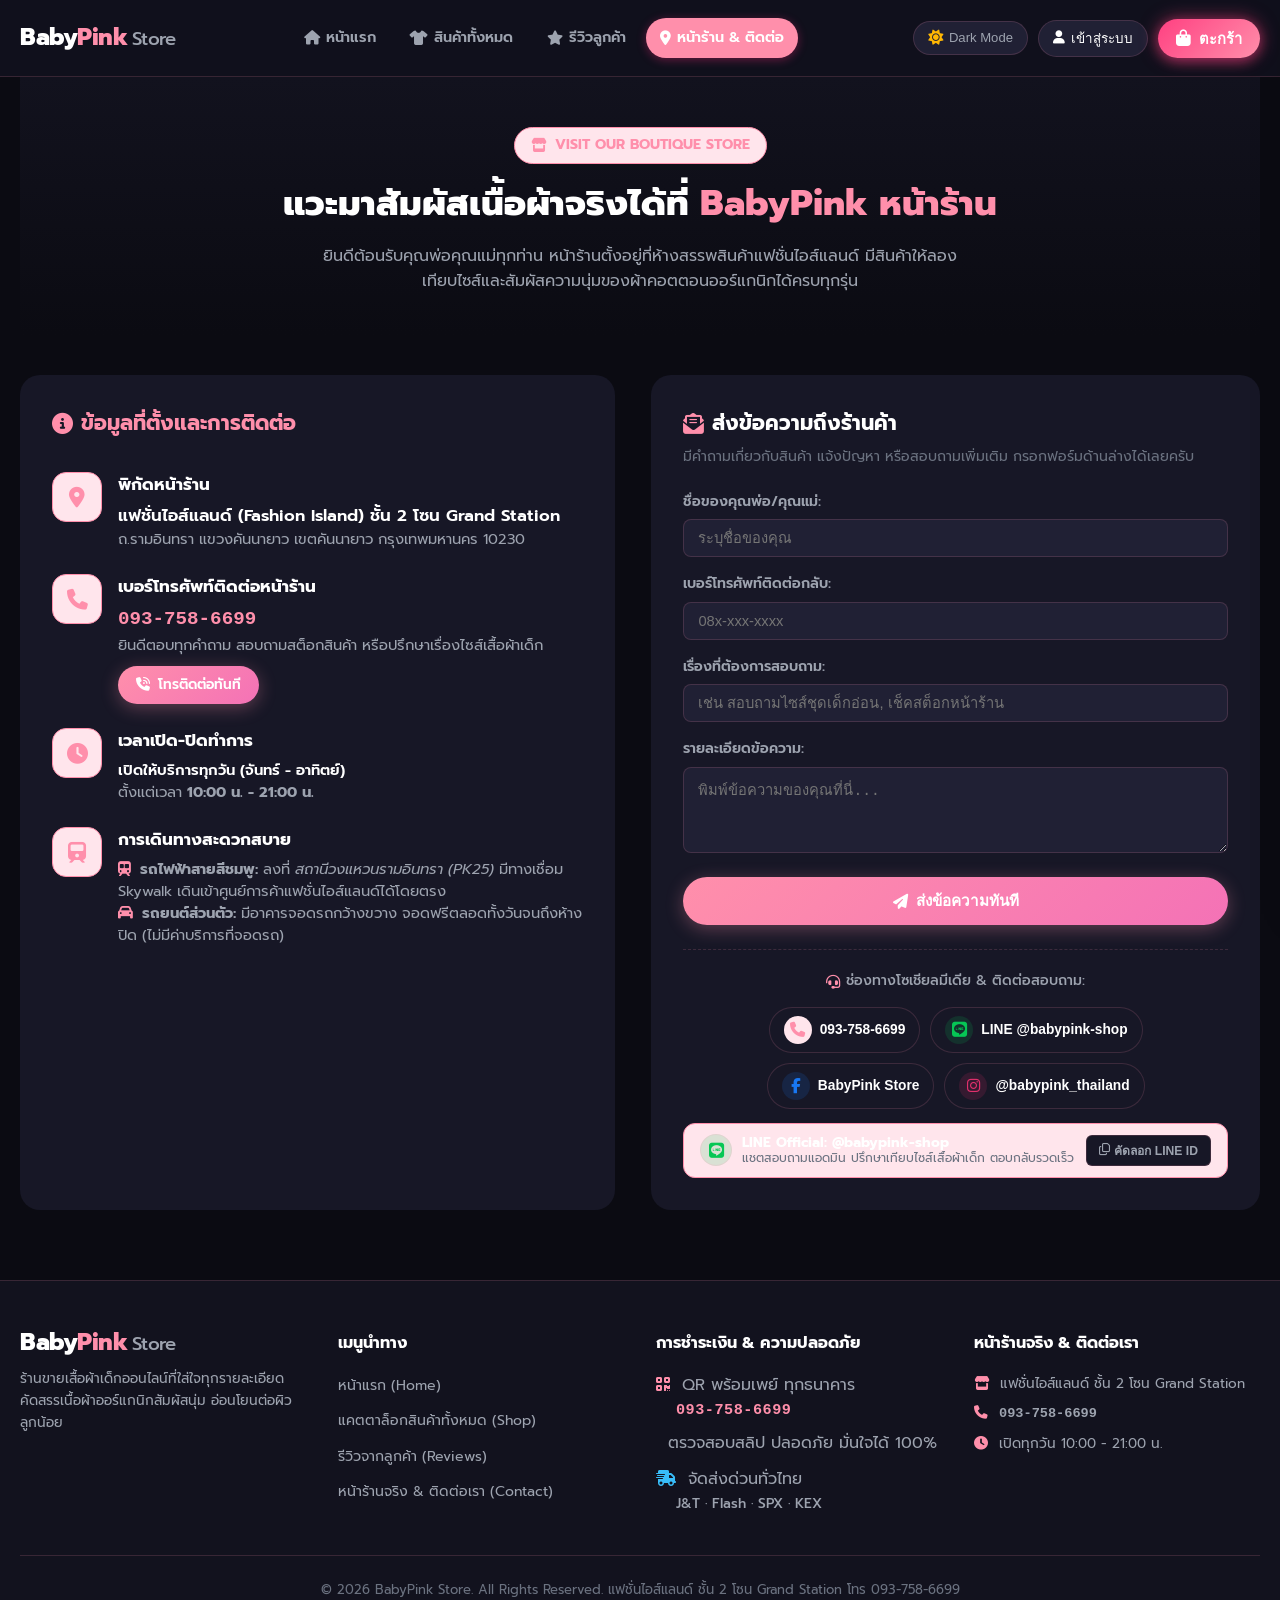
==== contact.html @ 35e981f2 "Update brand logo to clean BabyPink Store typography, remove AI emojis, and add interactive social m" ====
<!DOCTYPE html>
<html lang="th" data-theme="dark">
<head>
  <meta charset="UTF-8" />
  <meta name="viewport" content="width=device-width, initial-scale=1.0" />
  <title>หน้าร้านจริง & ติดต่อเรา | แฟชั่นไอส์แลนด์ ชั้น 2 โซน Grand Station - BabyPink</title>
  <meta name="description" content="แวะชมและสัมผัสเนื้อผ้าจริงได้ที่หน้าร้าน BabyPink แฟชั่นไอส์แลนด์ ชั้น 2 โซน Grand Station โทร 093-758-6699" />

  <!-- Google Fonts: Prompt & Inter -->
  <link rel="preconnect" href="https://fonts.googleapis.com" />
  <link rel="preconnect" href="https://fonts.gstatic.com" crossorigin />
  <link href="https://fonts.googleapis.com/css2?family=Prompt:ital,wght@0,300;0,400;0,500;0,600;0,700;0,800;1,400&display=swap" rel="stylesheet" />

  <!-- FontAwesome 6 Icons -->
  <link rel="stylesheet" href="https://cdnjs.cloudflare.com/ajax/libs/font-awesome/6.5.1/css/all.min.css" />

  <!-- Supabase JS Client CDN -->
  <script src="https://cdn.jsdelivr.net/npm/@supabase/supabase-js@2"></script>

  <!-- Main Stylesheet -->
  <link rel="stylesheet" href="style.css" />
</head>
<body>

  <!-- =========================================================================
       Site Header
       ========================================================================= -->
  <header class="site-header">
    <div class="container header-inner">
      <!-- Brand Logo -->
      <a href="index.html" class="brand-logo">
        <span class="brand-name">Baby<span class="brand-pink">Pink</span> <span class="brand-store">Store</span></span>
      </a>

      <!-- Main Navigation -->
      <nav class="main-nav">
        <a href="index.html" class="nav-link"><i class="fa-solid fa-house"></i> หน้าแรก</a>
        <a href="shop.html" class="nav-link"><i class="fa-solid fa-shirt"></i> สินค้าทั้งหมด</a>
        <a href="feedback.html" class="nav-link"><i class="fa-solid fa-star"></i> รีวิวลูกค้า</a>
        <a href="contact.html" class="nav-link active"><i class="fa-solid fa-location-dot"></i> หน้าร้าน & ติดต่อ</a>
      </nav>

      <!-- Actions (Theme Toggle, Auth, Cart) -->
      <div class="header-actions">
        <!-- Dark / Light Theme Toggle Switch (Compact) -->
        <button class="theme-toggle-btn" onclick="toggleTheme()" title="สลับ Dark / Light Mode" aria-label="สลับธีม">
          <i class="fa-solid fa-sun icon-sun" style="color: #ffb703;"></i>
          <i class="fa-solid fa-moon icon-moon" style="color: var(--pink-primary);"></i>
          <span class="theme-label-text" id="themeLabel">Dark</span>
        </button>

        <!-- User Profile / Login -->
        <button class="user-btn" onclick="openAuthModal()" id="userBtn" title="เข้าสู่ระบบสมาชิก">
          <img id="userAvatar" class="user-avatar" src="" alt="Avatar" style="display: none;" />
          <i class="fa-solid fa-user" id="userIcon"></i>
          <span class="user-btn-text" id="userText">เข้าสู่ระบบ</span>
        </button>

        <!-- PROMINENT CART BUTTON (ปุ่มตะกร้าสีชมพูนีออน เด่นสะดุดตา สั่งซื้อง่าย) -->
        <button class="header-cart-btn" onclick="toggleCartDrawer(true)" title="เปิดตะกร้าสินค้า" id="mainCartBtn">
          <i class="fa-solid fa-bag-shopping cart-icon"></i>
          <span class="cart-btn-title">ตะกร้า</span>
          <span class="cart-badge" id="cartBadge" style="display: none;">0</span>
        </button>
      </div>
    </div>

    <!-- Mobile Sub Navigation Bar -->
    <div class="mobile-nav-bar">
      <a href="index.html" class="nav-link"><i class="fa-solid fa-house"></i> หน้าแรก</a>
      <a href="shop.html" class="nav-link"><i class="fa-solid fa-shirt"></i> สินค้าทั้งหมด</a>
      <a href="feedback.html" class="nav-link"><i class="fa-solid fa-star"></i> รีวิวลูกค้า</a>
      <a href="contact.html" class="nav-link active"><i class="fa-solid fa-location-dot"></i> หน้าร้าน & ติดต่อ</a>
    </div>
  </header>

  <!-- =========================================================================
       Contact Main Content
       ========================================================================= -->
  <main class="container">

    <!-- Contact Hero -->
    <section class="contact-hero">
      <div class="section-header-badge">
        <i class="fa-solid fa-store"></i> VISIT OUR BOUTIQUE STORE
      </div>
      <h2 style="font-size: 2.2rem; font-weight: 800; margin-bottom: 12px;">
        แวะมาสัมผัสเนื้อผ้าจริงได้ที่ <span style="color: var(--pink-primary);">BabyPink หน้าร้าน</span>
      </h2>
      <p style="color: var(--text-secondary); max-width: 650px; margin: 0 auto; font-size: 1rem;">
        ยินดีต้อนรับคุณพ่อคุณแม่ทุกท่าน หน้าร้านตั้งอยู่ที่ห้างสรรพสินค้าแฟชั่นไอส์แลนด์ มีสินค้าให้ลองเทียบไซส์และสัมผัสความนุ่มของผ้าคอตตอนออร์แกนิกได้ครบทุกรุ่น
      </p>
    </section>

    <!-- Contact Grid Details -->
    <div class="contact-grid">
      <!-- Left: Store Location & Info Cards -->
      <div class="contact-info-card">
        <h3 style="font-size: 1.3rem; margin-bottom: 8px; color: var(--pink-primary); display: flex; align-items: center; gap: 8px;">
          <i class="fa-solid fa-circle-info"></i> ข้อมูลที่ตั้งและการติดต่อ
        </h3>

        <!-- Location Item -->
        <div class="info-item">
          <div class="info-icon-box">
            <i class="fa-solid fa-location-dot"></i>
          </div>
          <div class="info-content">
            <h4>พิกัดหน้าร้าน</h4>
            <p style="font-weight: 600; color: var(--text-primary); font-size: 1.05rem;">
              แฟชั่นไอส์แลนด์ (Fashion Island) ชั้น 2 โซน Grand Station
            </p>
            <p>ถ.รามอินทรา แขวงคันนายาว เขตคันนายาว กรุงเทพมหานคร 10230</p>
          </div>
        </div>

        <!-- Phone Item -->
        <div class="info-item">
          <div class="info-icon-box">
            <i class="fa-solid fa-phone"></i>
          </div>
          <div class="info-content">
            <h4>เบอร์โทรศัพท์ติดต่อหน้าร้าน</h4>
            <p style="font-size: 1.2rem; font-weight: 700; color: var(--pink-primary); font-family: monospace;">
              093-758-6699
            </p>
            <p>ยินดีตอบทุกคำถาม สอบถามสต็อกสินค้า หรือปรึกษาเรื่องไซส์เสื้อผ้าเด็ก</p>
            <a href="tel:0937586699" class="btn-primary" style="margin-top: 10px; width: fit-content; padding: 8px 18px; font-size: 0.85rem;">
              <i class="fa-solid fa-phone-volume"></i> โทรติดต่อทันที
            </a>
          </div>
        </div>

        <!-- Hours Item -->
        <div class="info-item">
          <div class="info-icon-box">
            <i class="fa-solid fa-clock"></i>
          </div>
          <div class="info-content">
            <h4>เวลาเปิด-ปิดทำการ</h4>
            <p style="color: var(--text-primary); font-weight: 600;">
              เปิดให้บริการทุกวัน (จันทร์ - อาทิตย์)
            </p>
            <p>ตั้งแต่เวลา <strong>10:00 น. - 21:00 น.</strong></p>
          </div>
        </div>

        <!-- Transportation Item -->
        <div class="info-item">
          <div class="info-icon-box">
            <i class="fa-solid fa-train"></i>
          </div>
          <div class="info-content">
            <h4>การเดินทางสะดวกสบาย</h4>
            <p>
              <i class="fa-solid fa-train-subway" style="color: var(--pink-primary); margin-right: 4px;"></i> <strong>รถไฟฟ้าสายสีชมพู:</strong> ลงที่ <em>สถานีวงแหวนรามอินทรา (PK25)</em> มีทางเชื่อม Skywalk เดินเข้าศูนย์การค้าแฟชั่นไอส์แลนด์ได้โดยตรง<br/>
              <i class="fa-solid fa-car" style="color: var(--pink-primary); margin-right: 4px;"></i> <strong>รถยนต์ส่วนตัว:</strong> มีอาคารจอดรถกว้างขวาง จอดฟรีตลอดทั้งวันจนถึงห้างปิด (ไม่มีค่าบริการที่จอดรถ)
            </p>
          </div>
        </div>
      </div>

      <!-- Right: Direct Message Form & Social Channels -->
      <div class="contact-form-card">
        <h3 style="font-size: 1.3rem; margin-bottom: 6px; color: var(--text-primary); display: flex; align-items: center; gap: 8px;">
          <i class="fa-solid fa-envelope-open-text" style="color: var(--pink-primary);"></i> ส่งข้อความถึงร้านค้า
        </h3>
        <p style="font-size: 0.88rem; color: var(--text-muted); margin-bottom: 22px;">
          มีคำถามเกี่ยวกับสินค้า แจ้งปัญหา หรือสอบถามเพิ่มเติม กรอกฟอร์มด้านล่างได้เลยครับ
        </p>

        <form id="contactForm" onsubmit="handleContactFormSubmit(event)">
          <div class="form-group">
            <label for="contactName">ชื่อของคุณพ่อ/คุณแม่:</label>
            <input type="text" id="contactName" required placeholder="ระบุชื่อของคุณ" />
          </div>

          <div class="form-group">
            <label for="contactPhone">เบอร์โทรศัพท์ติดต่อกลับ:</label>
            <input type="tel" id="contactPhone" required placeholder="08x-xxx-xxxx" />
          </div>

          <div class="form-group">
            <label for="contactTopic">เรื่องที่ต้องการสอบถาม:</label>
            <input type="text" id="contactTopic" placeholder="เช่น สอบถามไซส์ชุดเด็กอ่อน, เช็คสต็อกหน้าร้าน" />
          </div>

          <div class="form-group">
            <label for="contactMsg">รายละเอียดข้อความ:</label>
            <textarea id="contactMsg" rows="4" required placeholder="พิมพ์ข้อความของคุณที่นี่..."></textarea>
          </div>

          <button type="submit" class="btn-primary" style="width: 100%; justify-content: center; padding: 12px;">
            <i class="fa-solid fa-paper-plane"></i> ส่งข้อความทันที
          </button>
        </form>

        <!-- Social Channels with Interactive Hover Preview -->
        <div class="social-channels-container">
          <p class="social-channels-header">
            <i class="fa-solid fa-headset" style="color: var(--pink-primary);"></i> ช่องทางโซเชียลมีเดีย & ติดต่อสอบถาม:
          </p>
          
          <div class="social-pills-row">
            <!-- Phone -->
            <button type="button" class="social-pill-btn pill-phone" onmouseenter="hoverSocial('phone')" onclick="copyActiveSocial(event, 'phone')">
              <span class="pill-icon"><i class="fa-solid fa-phone"></i></span>
              <span>093-758-6699</span>
              <div class="social-popover">
                <span class="popover-label">โทรศัพท์ติดต่อ</span>
                <span class="popover-handle">093-758-6699</span>
              </div>
            </button>

            <!-- LINE -->
            <button type="button" class="social-pill-btn pill-line" onmouseenter="hoverSocial('line')" onclick="copyActiveSocial(event, 'line')">
              <span class="pill-icon"><i class="fa-brands fa-line"></i></span>
              <span>LINE @babypink-shop</span>
              <div class="social-popover">
                <span class="popover-label">LINE Official</span>
                <span class="popover-handle">@babypink-shop</span>
              </div>
            </button>

            <!-- Facebook -->
            <button type="button" class="social-pill-btn pill-fb" onmouseenter="hoverSocial('facebook')" onclick="copyActiveSocial(event, 'facebook')">
              <span class="pill-icon"><i class="fa-brands fa-facebook-f"></i></span>
              <span>BabyPink Store</span>
              <div class="social-popover">
                <span class="popover-label">Facebook Fanpage</span>
                <span class="popover-handle">BabyPink Store เสื้อผ้าเด็ก</span>
              </div>
            </button>

            <!-- Instagram -->
            <button type="button" class="social-pill-btn pill-ig" onmouseenter="hoverSocial('instagram')" onclick="copyActiveSocial(event, 'instagram')">
              <span class="pill-icon"><i class="fa-brands fa-instagram"></i></span>
              <span>@babypink_thailand</span>
              <div class="social-popover">
                <span class="popover-label">Instagram Profile</span>
                <span class="popover-handle">@babypink_thailand</span>
              </div>
            </button>
          </div>

          <!-- Live Hover Layout Preview Card -->
          <div class="social-preview-layout active-preview" id="socialPreviewBox">
            <div class="preview-left">
              <div class="preview-icon-box" id="previewIcon" style="color: #06c755; background: rgba(6, 199, 85, 0.15);">
                <i class="fa-brands fa-line"></i>
              </div>
              <div class="preview-info">
                <div class="preview-title" id="previewTitle">LINE Official: @babypink-shop</div>
                <div class="preview-desc" id="previewDesc">แชตสอบถามแอดมิน ปรึกษาเทียบไซส์เสื้อผ้าเด็ก ตอบกลับรวดเร็ว</div>
              </div>
            </div>
            <button type="button" class="preview-action-btn" id="previewCopyBtn" onclick="copyActiveSocial(event)">
              <i class="fa-regular fa-copy"></i> คัดลอก LINE ID
            </button>
          </div>
        </div>
      </div>
    </div>

  </main>

  <!-- =========================================================================
       Slide-over Cart Drawer
       ========================================================================= -->
  <div class="cart-drawer-overlay" id="cartOverlay" onclick="toggleCartDrawer(false)"></div>
  <aside class="cart-drawer" id="cartDrawer">
    <div class="cart-header">
      <h3><i class="fa-solid fa-bag-shopping" style="color: var(--pink-primary);"></i> ตะกร้าสินค้าของคุณ</h3>
      <button class="close-drawer-btn" onclick="toggleCartDrawer(false)">&times;</button>
    </div>

    <div class="cart-body" id="cartBody">
      <!-- Dynamic cart items rendered here -->
    </div>

    <div class="cart-footer">
      <div class="cart-summary-row">
        <span>ยอดรวมสินค้า</span>
        <span id="cartSubtotal">฿0</span>
      </div>
      <div class="cart-summary-row" style="color: var(--pink-secondary);">
        <span>ส่วนลดคูปอง</span>
        <span id="cartDiscount">-฿0</span>
      </div>
      <div class="cart-summary-row">
        <span>ค่าจัดส่ง</span>
        <span id="cartShipping">฿0</span>
      </div>
      <div class="cart-summary-row total">
        <span>ยอดชำระสุทธิ</span>
        <span id="cartGrandTotal">฿0</span>
      </div>
      <a href="shop.html" class="checkout-btn" style="text-decoration: none; text-align: center; display: flex; justify-content: center; align-items: center; gap: 8px;">
        <i class="fa-solid fa-shirt"></i> ไปเลือกสินค้าในร้าน
      </a>
    </div>
  </aside>

  <!-- =========================================================================
       Google & Supabase Auth Modal
       ========================================================================= -->
  <div class="modal-backdrop" id="authModal">
    <div class="modal-box" style="max-width: 420px; padding: 32px 28px; text-align: center;">
      <button class="modal-close-btn" onclick="closeModal('authModal')">&times;</button>
      <div style="font-size: 2.5rem; color: var(--pink-primary); margin-bottom: 12px;">
        <i class="fa-solid fa-shield-heart"></i>
      </div>
      <h3 style="font-size: 1.3rem; font-weight: 700; margin-bottom: 6px;">เข้าสู่ระบบสมาชิก</h3>
      <p style="font-size: 0.85rem; color: var(--text-muted); margin-bottom: 24px;">
        เข้าสู่ระบบด้วย Google เพื่อสะสมแต้ม ติดตามสถานะพัสดุ และรับส่วนลดพิเศษ
      </p>
      <button onclick="handleGoogleLogin()" style="width: 100%; padding: 12px; background: #ffffff; color: #1f2937; border: 1px solid #e5e7eb; border-radius: var(--radius-md); font-weight: 600; font-size: 0.95rem; display: flex; align-items: center; justify-content: center; gap: 10px; cursor: pointer; box-shadow: 0 2px 10px rgba(0,0,0,0.1); margin-bottom: 12px;">
        <svg width="20" height="20" viewBox="0 0 24 24">
          <path fill="#4285F4" d="M22.56 12.25c0-.78-.07-1.53-.2-2.25H12v4.26h5.92c-.26 1.37-1.04 2.53-2.21 3.31v2.77h3.57c2.08-1.92 3.28-4.74 3.28-8.09z"/>
          <path fill="#34A853" d="M12 23c2.97 0 5.46-.98 7.28-2.66l-3.57-2.77c-.98.66-2.23 1.06-3.71 1.06-2.86 0-5.29-1.93-6.16-4.53H2.18v2.84C3.99 20.53 7.7 23 12 23z"/>
          <path fill="#FBBC05" d="M5.84 14.09c-.22-.66-.35-1.36-.35-2.09s.13-1.43.35-2.09V7.06H2.18C1.43 8.55 1 10.22 1 12s.43 3.45 1.18 4.94l2.85-2.22.81-.63z"/>
          <path fill="#EA4335" d="M12 5.38c1.62 0 3.06.56 4.21 1.64l3.15-3.15C17.45 2.09 14.97 1 12 1 7.7 1 3.99 3.47 2.18 7.06l3.66 2.84c.87-2.6 3.3-4.52 6.16-4.52z"/>
        </svg>
        เข้าสู่ระบบด้วย Google
      </button>
    </div>
  </div>

  <!-- User Profile Modal -->
  <div class="modal-backdrop" id="userProfileModal">
    <div class="modal-box" style="max-width: 420px; padding: 32px 28px; text-align: center;">
      <button class="modal-close-btn" onclick="closeModal('userProfileModal')">&times;</button>
      <img id="profileUserAvatar" src="" alt="Avatar" style="width: 72px; height: 72px; border-radius: 50%; border: 3px solid var(--pink-primary); margin: 0 auto 12px; object-fit: cover;" />
      <h3 id="profileUserName" style="font-size: 1.25rem; font-weight: 700; margin-bottom: 4px;">User Name</h3>
      <p id="profileUserEmail" style="font-size: 0.85rem; color: var(--text-muted); margin-bottom: 20px;">user@example.com</p>
      <button class="btn-secondary" style="width: 100%; justify-content: center; color: #ef4444;" onclick="handleLogout()">
        <i class="fa-solid fa-arrow-right-from-bracket"></i> ออกจากระบบ
      </button>
    </div>
  </div>

  <!-- Toast Container -->
  <div class="toast-container" id="toastContainer"></div>

  <!-- =========================================================================
       Footer
       ========================================================================= -->
  <footer class="site-footer">
    <div class="container">
      <div class="footer-grid">
        <div class="footer-col">
          <div class="brand-logo" style="margin-bottom: 14px;">
            <span class="brand-name">Baby<span class="brand-pink">Pink</span> <span class="brand-store">Store</span></span>
          </div>
          <p style="font-size: 0.85rem; color: var(--text-secondary); line-height: 1.6;">
            ร้านขายเสื้อผ้าเด็กออนไลน์ที่ใส่ใจทุกรายละเอียด คัดสรรเนื้อผ้าออร์แกนิกสัมผัสนุ่ม อ่อนโยนต่อผิวลูกน้อย
          </p>
        </div>

        <div class="footer-col">
          <h4>เมนูนำทาง</h4>
          <ul>
            <li><a href="index.html">หน้าแรก (Home)</a></li>
            <li><a href="shop.html">แคตตาล็อกสินค้าทั้งหมด (Shop)</a></li>
            <li><a href="feedback.html">รีวิวจากลูกค้า (Reviews)</a></li>
            <li><a href="contact.html">หน้าร้านจริง & ติดต่อเรา (Contact)</a></li>
          </ul>
        </div>

        <div class="footer-col">
          <h4>การชำระเงิน & ความปลอดภัย</h4>
          <ul>
            <li style="line-height: 1.5;">
              <span style="color: var(--text-secondary); display: block;">
                <i class="fa-solid fa-qrcode" style="color: var(--pink-primary); margin-right: 6px;"></i> QR พร้อมเพย์ ทุกธนาคาร
              </span>
              <span style="display: inline-block; margin-left: 20px; font-weight: 700; color: var(--pink-primary); font-family: monospace; font-size: 0.95rem; letter-spacing: 0.5px; white-space: nowrap;">
                093-758-6699
              </span>
            </li>
            <li>
              <span style="color: var(--text-secondary);">
                <i class="fa-solid fa-shield-check" style="color: #10b981; margin-right: 6px;"></i> ตรวจสอบสลิป ปลอดภัย มั่นใจได้ 100%
              </span>
            </li>
            <li style="line-height: 1.5;">
              <span style="color: var(--text-secondary); display: block;">
                <i class="fa-solid fa-truck-fast" style="color: #38bdf8; margin-right: 6px;"></i> จัดส่งด่วนทั่วไทย
              </span>
              <span style="display: inline-block; margin-left: 20px; font-size: 0.85rem; color: var(--text-secondary); font-weight: 500; white-space: nowrap;">
                J&T · Flash · SPX · KEX
              </span>
            </li>
          </ul>
        </div>

        <div class="footer-col">
          <h4>หน้าร้านจริง & ติดต่อเรา</h4>
          <p style="font-size: 0.85rem; color: var(--text-secondary); margin-bottom: 8px;">
            <i class="fa-solid fa-store" style="color: var(--pink-primary); margin-right: 6px;"></i> แฟชั่นไอส์แลนด์ ชั้น 2 โซน Grand Station
          </p>
          <p style="font-size: 0.85rem; color: var(--text-secondary); margin-bottom: 8px;">
            <i class="fa-solid fa-phone" style="color: var(--pink-primary); margin-right: 6px;"></i> <span style="font-family: monospace; font-weight: 600; white-space: nowrap;">093-758-6699</span>
          </p>
          <p style="font-size: 0.85rem; color: var(--text-secondary); margin-bottom: 8px;">
            <i class="fa-solid fa-clock" style="color: var(--pink-primary); margin-right: 6px;"></i> เปิดทุกวัน 10:00 - 21:00 น.
          </p>
        </div>
      </div>

      <div class="footer-bottom">
        <p>&copy; 2026 BabyPink Store. All Rights Reserved. แฟชั่นไอส์แลนด์ ชั้น 2 โซน Grand Station โทร <span style="white-space: nowrap;">093-758-6699</span></p>
      </div>
    </div>
  </footer>

  <script src="supabase-config.js"></script>
  <script src="promptpay.js"></script>
  <script src="products.js"></script>
  <script src="app.js"></script>

  <!-- Interactive Contact Message Handler -->
  <script>
    function handleContactFormSubmit(event) {
      event.preventDefault();
      const name = document.getElementById("contactName").value.trim();
      const phone = document.getElementById("contactPhone").value.trim();
      const topic = document.getElementById("contactTopic").value.trim() || "สอบถามทั่วไป";
      const msg = document.getElementById("contactMsg").value.trim();
      const submitBtn = event.target.querySelector('button[type="submit"]');

      if (!name || !phone || !msg) {
        if (typeof showToast === "function") {
          showToast("กรุณากรอกชื่อ เบอร์โทร และข้อความให้ครบถ้วน");
        }
        return;
      }

      // ปุ่มแสดงสถานะกำลังส่ง
      if (submitBtn) {
        submitBtn.disabled = true;
        submitBtn.innerHTML = '<i class="fa-solid fa-spinner fa-spin"></i> กำลังส่งข้อความ...';
      }

      const todayTh = new Date().toLocaleDateString("th-TH", {
        day: "numeric",
        month: "long",
        year: "numeric",
        hour: "2-digit",
        minute: "2-digit"
      });

      const contactData = {
        action: "contact",
        name,
        phone,
        topic,
        message: msg,
        date: todayTh,
        timestamp: new Date().toISOString()
      };

      // 1. บันทึกลง LocalStorage
      try {
        const saved = JSON.parse(localStorage.getItem("babypink_contact_messages") || "[]");
        saved.unshift(contactData);
        localStorage.setItem("babypink_contact_messages", JSON.stringify(saved));
      } catch (err) {
        console.warn("LocalStorage error:", err);
      }

      // 2. ส่งข้อมูลเข้า Google Sheets Webhook
      const sendPromise = (typeof GOOGLE_SHEETS_CONFIG !== "undefined" && GOOGLE_SHEETS_CONFIG.webhookUrl)
        ? fetch(GOOGLE_SHEETS_CONFIG.webhookUrl, {
            method: "POST",
            mode: "no-cors",
            headers: { "Content-Type": "application/json" },
            body: JSON.stringify(contactData)
          })
        : Promise.resolve();

      sendPromise.finally(() => {
        document.getElementById("contactForm").reset();
        if (submitBtn) {
          submitBtn.disabled = false;
          submitBtn.innerHTML = '<i class="fa-solid fa-paper-plane"></i> ส่งข้อความทันที';
        }
        if (typeof showToast === "function") {
          showToast(`ส่งข้อความเรียบร้อย! ทางร้านจะติดต่อกลับที่เบอร์ ${phone} โดยเร็วครับ`);
        }
      });
    }

    // =========================================================================
    // Social Media Channels Hover Layout & Interaction
    // =========================================================================
    const socialData = {
      phone: {
        title: 'โทรศัพท์ติดต่อ: 093-758-6699',
        desc: 'ติดต่อสอบถามสต็อกสินค้าหน้าร้าน แฟชั่นไอส์แลนด์ ชั้น 2 (10:00 - 20:00 น.)',
        icon: 'fa-solid fa-phone',
        iconColor: 'var(--pink-primary)',
        bgColor: 'var(--pink-light)',
        copyVal: '093-758-6699',
        btnText: 'คัดลอกเบอร์โทร'
      },
      line: {
        title: 'LINE Official: @babypink-shop',
        desc: 'แชตสอบถามแอดมิน ปรึกษาเทียบไซส์เสื้อผ้าเด็ก ตอบกลับรวดเร็ว',
        icon: 'fa-brands fa-line',
        iconColor: '#06c755',
        bgColor: 'rgba(6, 199, 85, 0.15)',
        copyVal: '@babypink-shop',
        btnText: 'คัดลอก LINE ID'
      },
      facebook: {
        title: 'Facebook: BabyPink Store เสื้อผ้าเด็กพรีเมียม',
        desc: 'ติดตามโปรโมชั่น ข่าวสารอัปเดต และภาพรีวิวจริงจากคุณพ่อคุณแม่',
        icon: 'fa-brands fa-facebook-f',
        iconColor: '#1877f2',
        bgColor: 'rgba(24, 119, 242, 0.15)',
        copyVal: 'BabyPink Store เสื้อผ้าเด็กพรีเมียม',
        btnText: 'คัดลอกชื่อเพจ'
      },
      instagram: {
        title: 'Instagram: @babypink_thailand',
        desc: 'ชม Lookbook ถ่ายแบบชุดเด็ก แฟชั่นมินิมอล คอลเลกชันใหม่ล่าสุด',
        icon: 'fa-brands fa-instagram',
        iconColor: '#e1306c',
        bgColor: 'rgba(225, 48, 108, 0.15)',
        copyVal: '@babypink_thailand',
        btnText: 'คัดลอก IG Handle'
      }
    };

    let activeSocialKey = 'line';

    function hoverSocial(key) {
      if (!socialData[key]) return;
      activeSocialKey = key;
      const data = socialData[key];
      const box = document.getElementById('socialPreviewBox');
      const icon = document.getElementById('previewIcon');
      const title = document.getElementById('previewTitle');
      const desc = document.getElementById('previewDesc');
      const btn = document.getElementById('previewCopyBtn');

      if (box && icon && title && desc && btn) {
        box.classList.add('active-preview');
        icon.innerHTML = `<i class="${data.icon}"></i>`;
        icon.style.color = data.iconColor;
        icon.style.background = data.bgColor;
        title.textContent = data.title;
        desc.textContent = data.desc;
        btn.innerHTML = `<i class="fa-regular fa-copy"></i> ${data.btnText}`;
      }
    }

    function copyActiveSocial(e, directKey) {
      if (e) {
        e.preventDefault();
        e.stopPropagation();
      }
      const keyToCopy = directKey || activeSocialKey;
      const data = socialData[keyToCopy];
      if (!data) return;

      if (navigator.clipboard && navigator.clipboard.writeText) {
        navigator.clipboard.writeText(data.copyVal).then(() => {
          const btn = document.getElementById('previewCopyBtn');
          if (btn) btn.innerHTML = '<i class="fa-solid fa-check"></i> คัดลอกสำเร็จ!';
          if (typeof showToast === 'function') {
            showToast(`คัดลอก "${data.copyVal}" สำเร็จแล้ว`);
          }
          setTimeout(() => {
            if (btn && activeSocialKey) {
              btn.innerHTML = `<i class="fa-regular fa-copy"></i> ${socialData[activeSocialKey].btnText}`;
            }
          }, 2000);
        }).catch(() => {
          if (typeof showToast === 'function') {
            showToast(`ข้อมูลติดต่อ: ${data.copyVal}`);
          }
        });
      } else {
        if (typeof showToast === 'function') {
          showToast(`ข้อมูลติดต่อ: ${data.copyVal}`);
        }
      }
    }
  </script>
</body>
</html>
---- style.css ----
/* ==========================================================================
   Baby & Kids Wear - Soft Baby Pink Dark & Light Theme
   โทนสีชมพูอ่อนละมุน (Soft Pastel Pink / Blush Rose) สไตล์ Baby Boutique พรีเมียม
   ========================================================================== */

:root {
  /* --- DARK MODE (DEFAULT) --- */
  --bg-primary: #0b0b12;
  --bg-secondary: #12121e;
  --bg-card: #171726;
  --bg-card-hover: #1e1e30;
  --bg-glass: rgba(18, 18, 30, 0.88);
  --bg-input: #202034;
  
  --text-primary: #ffffff;
  --text-secondary: #9da3af;
  --text-muted: #6b7280;
  
  /* Softer, Gentle Baby Pink Palette (ชมพูอ่อนหวาน นุ่มละมุน ไม่แสบตา) */
  --pink-primary: #ff8fab;      /* ชมพูพาสเทลหวาน */
  --pink-secondary: #f472b6;    /* ชมพูกุหลาบอ่อน */
  --pink-accent: #ffb3c6;       /* ชมพูบลัชละมุน */
  --pink-light: #ffe5ec;        /* ชมพูครีมนวล */
  --pink-glow: rgba(255, 143, 171, 0.32);
  --pink-glow-strong: rgba(255, 143, 171, 0.58);
  --pink-border: #ff8fab;
  
  /* Borders & Shadows */
  --border-subtle: rgba(255, 143, 171, 0.16);
  --shadow-sm: 0 2px 8px rgba(0, 0, 0, 0.35);
  --shadow-md: 0 4px 20px rgba(0, 0, 0, 0.45);
  --shadow-lg: 0 10px 30px rgba(0, 0, 0, 0.6);
  --shadow-pink: 0 0 18px rgba(255, 143, 171, 0.35);
  
  --radius-sm: 8px;
  --radius-md: 14px;
  --radius-lg: 20px;
  --radius-full: 9999px;
  --transition: all 0.3s cubic-bezier(0.4, 0, 0.2, 1);
}

/* --- LIGHT MODE THEME (WHITE & SOFT BABY PINK) --- */
[data-theme="light"] {
  --bg-primary: #fffafc;
  --bg-secondary: #ffffff;
  --bg-card: #ffffff;
  --bg-card-hover: #fff5f8;
  --bg-glass: rgba(255, 255, 255, 0.92);
  --bg-input: #fff0f5;
  
  --text-primary: #1f2937;
  --text-secondary: #4b5563;
  --text-muted: #9ca3af;
  
  --pink-primary: #f472b6;
  --pink-secondary: #ec4899;
  --pink-accent: #ff8fab;
  --pink-light: #fce7f3;
  --pink-glow: rgba(244, 114, 182, 0.2);
  --pink-glow-strong: rgba(244, 114, 182, 0.42);
  --pink-border: #ffccd5;
  
  --border-subtle: rgba(251, 207, 232, 0.55);
  --shadow-sm: 0 2px 8px rgba(244, 114, 182, 0.08);
  --shadow-md: 0 6px 20px rgba(244, 114, 182, 0.1);
  --shadow-lg: 0 12px 36px rgba(244, 114, 182, 0.12);
  --shadow-pink: 0 0 16px rgba(244, 114, 182, 0.22);
}

/* Base Resets */
* {
  margin: 0;
  padding: 0;
  box-sizing: border-box;
}

body {
  font-family: 'Prompt', -apple-system, BlinkMacSystemFont, 'Segoe UI', Roboto, Helvetica, Arial, sans-serif;
  background-color: var(--bg-primary);
  color: var(--text-primary);
  min-height: 100vh;
  line-height: 1.6;
  transition: background-color 0.3s ease, color 0.3s ease;
  overflow-x: hidden;
}

/* Container */
.container {
  max-width: 1280px;
  margin: 0 auto;
  padding: 0 20px;
}

/* ==========================================================================
   Header & Navigation
   ========================================================================== */
.site-header {
  position: sticky;
  top: 0;
  z-index: 100;
  background: var(--bg-glass);
  backdrop-filter: blur(16px);
  -webkit-backdrop-filter: blur(16px);
  border-bottom: 1px solid var(--border-subtle);
  transition: var(--transition);
}

.header-inner {
  display: flex;
  align-items: center;
  justify-content: space-between;
  height: 76px;
  gap: 20px;
}

/* Logo */
/* Logo */
.brand-logo {
  display: inline-flex;
  align-items: center;
  text-decoration: none;
  color: var(--text-primary);
  transition: var(--transition);
  user-select: none;
}

.brand-logo:hover {
  opacity: 0.9;
  transform: translateY(-1px);
}

.brand-name {
  font-size: 1.45rem;
  font-weight: 800;
  letter-spacing: -0.5px;
  color: var(--text-primary);
  display: inline-flex;
  align-items: baseline;
  line-height: 1;
}

.brand-name .brand-pink {
  color: var(--pink-primary);
  font-weight: 800;
}

.brand-name .brand-store {
  font-weight: 500;
  color: var(--text-secondary);
  font-size: 1.15rem;
  margin-left: 5px;
  letter-spacing: -0.2px;
}

/* Fallback for legacy markup if present */
.brand-icon {
  display: none;
}

.brand-text h1 {
  font-size: 1.35rem;
  font-weight: 700;
  letter-spacing: -0.5px;
  display: flex;
  align-items: center;
  gap: 6px;
}

.brand-text h1 span {
  color: var(--pink-primary);
}

.brand-text p {
  display: none;
}

/* Header Search */
.header-search {
  flex: 1;
  max-width: 440px;
  position: relative;
  display: none;
}

@media (min-width: 768px) {
  .header-search {
    display: block;
  }
}

.header-search input {
  width: 100%;
  padding: 10px 18px 10px 42px;
  background: var(--bg-input);
  border: 1px solid var(--border-subtle);
  border-radius: var(--radius-full);
  color: var(--text-primary);
  font-size: 0.9rem;
  outline: none;
  transition: var(--transition);
}

.header-search input:focus {
  border-color: var(--pink-primary);
  box-shadow: 0 0 12px var(--pink-glow);
}

.header-search i {
  position: absolute;
  left: 16px;
  top: 50%;
  transform: translateY(-50%);
  color: var(--text-muted);
  font-size: 0.95rem;
}

/* Header Actions */
.header-actions {
  display: flex;
  align-items: center;
  gap: 10px;
  flex-shrink: 0;
}

/* Theme Toggle Button - Compact & Subtle */
.theme-toggle-btn {
  display: inline-flex;
  align-items: center;
  justify-content: center;
  gap: 6px;
  padding: 8px 14px;
  background: var(--bg-input);
  border: 1px solid var(--border-subtle);
  border-radius: var(--radius-full);
  color: var(--text-secondary);
  cursor: pointer;
  font-size: 0.82rem;
  font-weight: 500;
  transition: var(--transition);
  flex-shrink: 0;
}

.theme-toggle-btn:hover {
  border-color: var(--pink-primary);
  color: var(--pink-primary);
  transform: translateY(-1px);
}

.theme-toggle-btn .icon-moon,
.theme-toggle-btn .icon-sun {
  font-size: 0.95rem;
}

[data-theme="dark"] .theme-toggle-btn .icon-sun {
  display: inline-block;
}
[data-theme="dark"] .theme-toggle-btn .icon-moon {
  display: none;
}
[data-theme="light"] .theme-toggle-btn .icon-sun {
  display: none;
}
[data-theme="light"] .theme-toggle-btn .icon-moon {
  display: inline-block;
}

/* User Button */
.user-btn {
  display: inline-flex;
  align-items: center;
  gap: 6px;
  padding: 7px 14px;
  background: var(--bg-input);
  border: 1px solid var(--border-subtle);
  border-radius: var(--radius-full);
  color: var(--text-primary);
  cursor: pointer;
  font-size: 0.84rem;
  font-weight: 500;
  transition: var(--transition);
  flex-shrink: 0;
}

.user-btn:hover {
  border-color: var(--pink-primary);
  color: var(--pink-primary);
  transform: translateY(-1px);
}

/* PROMINENT HEADER CART BUTTON (ปุ่มตะกร้าสินค้าโดดเด่นสะดุดตา สไตล์นีออนชมพู-ดำ) */
.header-cart-btn {
  position: relative;
  display: inline-flex;
  align-items: center;
  gap: 8px;
  padding: 8px 18px;
  background: linear-gradient(135deg, #ff4081 0%, #ff8fab 100%);
  color: #ffffff !important;
  border: none;
  border-radius: var(--radius-full);
  font-size: 0.92rem;
  font-weight: 700;
  cursor: pointer;
  box-shadow: 0 0 18px rgba(255, 64, 129, 0.55), 0 4px 12px rgba(255, 64, 129, 0.35);
  transition: all 0.25s cubic-bezier(0.4, 0, 0.2, 1);
  flex-shrink: 0;
}

.header-cart-btn:hover {
  transform: translateY(-2px) scale(1.03);
  box-shadow: 0 0 25px rgba(255, 64, 129, 0.75), 0 6px 18px rgba(255, 64, 129, 0.45);
}

.header-cart-btn .cart-icon {
  font-size: 1.05rem;
}

.header-cart-btn .cart-badge {
  background: #ffffff;
  color: #ff4081;
  font-size: 0.78rem;
  font-weight: 800;
  min-width: 22px;
  height: 22px;
  padding: 0 6px;
  border-radius: 11px;
  display: inline-flex;
  align-items: center;
  justify-content: center;
  box-shadow: 0 2px 6px rgba(0, 0, 0, 0.2);
  animation: pulseBadge 2s infinite;
}

@keyframes pulseBadge {
  0% { transform: scale(1); }
  50% { transform: scale(1.08); }
  100% { transform: scale(1); }
}

/* Navigation Links in Header */
.main-nav {
  display: flex;
  align-items: center;
  gap: 6px;
}

.nav-link {
  display: inline-flex;
  align-items: center;
  gap: 6px;
  padding: 8px 14px;
  color: var(--text-secondary);
  font-size: 0.9rem;
  font-weight: 600;
  text-decoration: none;
  border-radius: var(--radius-full);
  transition: var(--transition);
}

.nav-link:hover {
  color: var(--pink-primary);
  background: var(--pink-light);
}

.nav-link.active {
  color: #ffffff !important;
  background: var(--pink-primary) !important;
  box-shadow: 0 2px 10px rgba(255, 42, 133, 0.35);
}

.mobile-nav-bar {
  display: none;
  background: var(--bg-secondary);
  border-bottom: 1px solid var(--border-subtle);
  padding: 8px 12px;
  gap: 8px;
  overflow-x: auto;
  overflow-y: hidden;
  white-space: nowrap;
  -webkit-overflow-scrolling: touch;
  scrollbar-width: none;
  align-items: center;
  min-height: 52px;
}

.mobile-nav-bar::-webkit-scrollbar {
  display: none;
}

.mobile-nav-bar .nav-link {
  height: 36px;
  padding: 0 14px;
  font-size: 0.82rem;
  white-space: nowrap !important;
  border-radius: var(--radius-full);
  display: inline-flex;
  align-items: center;
  justify-content: center;
  gap: 6px;
  flex-shrink: 0 !important;
  text-decoration: none;
  color: var(--text-secondary);
  background: var(--bg-input);
  border: 1px solid var(--border-subtle);
  transition: var(--transition);
  box-sizing: border-box;
}

.mobile-nav-bar .nav-link i {
  font-size: 0.88rem;
  line-height: 1;
}

.mobile-nav-bar .nav-link.active {
  background: var(--pink-primary) !important;
  color: #ffffff !important;
  border-color: var(--pink-primary) !important;
  box-shadow: 0 0 12px rgba(255, 64, 129, 0.4);
}

@media (max-width: 992px) {
  .main-nav {
    display: none;
  }
  .mobile-nav-bar {
    display: flex;
  }
}

/* Mobile Header Optimizations (< 768px) */
@media (max-width: 768px) {
  .header-inner {
    height: 62px;
    padding: 0 8px;
    gap: 6px;
  }
  .brand-logo {
    gap: 0;
  }
  .brand-name {
    font-size: 1.25rem;
  }
  .brand-name .brand-store {
    font-size: 1.05rem;
    margin-left: 4px;
  }
  .brand-icon {
    display: none;
  }
  .brand-text h1 {
    font-size: 1.15rem;
    gap: 4px;
  }
  .brand-text p {
    display: none;
  }
  .header-actions {
    gap: 6px;
  }
  .theme-toggle-btn {
    width: 36px;
    height: 36px;
    padding: 0;
    border-radius: 50%;
  }
  .theme-toggle-btn .theme-label-text {
    display: none; /* ซ่อนข้อความ Dark Mode บนมือถือ เหลือแค่ไอคอน */
  }
  .user-btn {
    padding: 6px;
    width: 36px;
    height: 36px;
    border-radius: 50%;
    justify-content: center;
  }
  .user-btn .user-btn-text {
    display: none; /* ซ่อนข้อความ 'เข้าสู่ระบบ' บนมือถือ เหลือแค่ไอคอน/อวตาร */
  }
  .header-cart-btn {
    padding: 7px 14px;
    font-size: 0.86rem;
    gap: 6px;
  }
  .header-cart-btn .cart-btn-title {
    display: inline-block; /* ให้คำว่า ตะกร้า เด่นและชัดเจน */
  }

  /* ป้องกันการซูมเข้า/ออกเองของเบราว์เซอร์มือถือเวลาแตะช่อง Input (ต้องฟอนต์ 16px) */
  input, select, textarea {
    font-size: 16px !important;
  }
  button {
    touch-action: manipulation;
  }
}

/* FLOATING MOBILE CART BAR (แถบทางลัดตะกร้าลอยด้านล่าง สำหรับมือถือกดสั่งซื้อง่ายสุดๆ) */
.floating-mobile-cart-bar {
  display: none;
  position: fixed;
  bottom: 20px;
  left: 16px;
  right: 16px;
  background: linear-gradient(135deg, #15111d 0%, #261528 100%);
  border: 1.5px solid var(--pink-primary);
  box-shadow: 0 10px 30px rgba(0, 0, 0, 0.7), 0 0 20px rgba(255, 64, 129, 0.45);
  border-radius: var(--radius-full);
  padding: 12px 20px;
  z-index: 999;
  cursor: pointer;
  align-items: center;
  justify-content: space-between;
  animation: slideUpFloat 0.35s cubic-bezier(0.4, 0, 0.2, 1);
}

[data-theme="light"] .floating-mobile-cart-bar {
  background: linear-gradient(135deg, #ffffff 0%, #ffe9f0 100%);
  border-color: #f472b6;
  box-shadow: 0 10px 30px rgba(244, 114, 182, 0.35);
}

@keyframes slideUpFloat {
  from {
    opacity: 0;
    transform: translateY(40px);
  }
  to {
    opacity: 1;
    transform: translateY(0);
  }
}

@media (max-width: 768px) {
  .floating-mobile-cart-bar.active {
    display: flex;
  }
}

.floating-cart-info {
  display: flex;
  align-items: center;
  gap: 12px;
}

.floating-cart-badge {
  background: var(--pink-primary);
  color: #ffffff;
  font-weight: 700;
  font-size: 0.84rem;
  padding: 4px 10px;
  border-radius: var(--radius-full);
  display: flex;
  align-items: center;
  gap: 6px;
  box-shadow: 0 0 10px rgba(255, 64, 129, 0.4);
}

.floating-cart-total {
  font-weight: 800;
  font-size: 1.15rem;
  color: #ffffff;
}

[data-theme="light"] .floating-cart-total {
  color: #1f2937;
}

.floating-cart-action {
  display: flex;
  align-items: center;
  gap: 6px;
  color: var(--pink-accent);
  font-weight: 700;
  font-size: 0.88rem;
}

.user-avatar {
  width: 28px;
  height: 28px;
  border-radius: 50%;
  object-fit: cover;
  border: 1.5px solid var(--pink-primary);
}

/* ==========================================================================
   Hero Banner Section
   ========================================================================== */
.hero-section {
  padding: 40px 0 30px;
}

.hero-banner {
  position: relative;
  border-radius: var(--radius-lg);
  background: linear-gradient(135deg, #15111d 0%, #1e1324 50%, #261528 100%);
  border: 2px solid var(--pink-border);
  box-shadow: 0 10px 40px rgba(255, 143, 171, 0.2), inset 0 0 30px rgba(255, 143, 171, 0.08);
  overflow: hidden;
  padding: 48px 40px;
  display: flex;
  flex-direction: column;
  gap: 24px;
}

[data-theme="light"] .hero-banner {
  background: linear-gradient(135deg, #fff2f6 0%, #ffe9f0 50%, #ffdce6 100%);
  border: 2px solid #ffccd5;
  box-shadow: 0 10px 40px rgba(244, 114, 182, 0.16);
}

.hero-glow-circle {
  position: absolute;
  right: -50px;
  top: -50px;
  width: 300px;
  height: 300px;
  border-radius: 50%;
  background: radial-gradient(circle, var(--pink-glow-strong) 0%, transparent 70%);
  pointer-events: none;
}

.hero-tag {
  display: inline-flex;
  align-items: center;
  gap: 8px;
  padding: 6px 16px;
  background: rgba(255, 143, 171, 0.15);
  border: 1px solid var(--pink-border);
  border-radius: var(--radius-full);
  color: var(--pink-primary);
  font-size: 0.82rem;
  font-weight: 600;
  width: fit-content;
}

.hero-content h2 {
  font-size: 2.2rem;
  font-weight: 800;
  line-height: 1.25;
  margin-bottom: 12px;
}

.hero-content h2 .highlight {
  background: linear-gradient(120deg, #ff8fab, #ffb3c6);
  -webkit-background-clip: text;
  -webkit-text-fill-color: transparent;
}

.hero-content p {
  color: var(--text-secondary);
  font-size: 1.05rem;
  max-width: 600px;
}

.hero-actions {
  display: flex;
  flex-wrap: wrap;
  gap: 14px;
  align-items: center;
}

.btn-primary {
  padding: 12px 28px;
  background: linear-gradient(135deg, var(--pink-primary), var(--pink-secondary));
  color: #ffffff;
  border: none;
  border-radius: var(--radius-full);
  font-size: 0.95rem;
  font-weight: 600;
  cursor: pointer;
  box-shadow: 0 4px 18px var(--pink-glow);
  transition: var(--transition);
  display: inline-flex;
  align-items: center;
  gap: 8px;
  text-decoration: none;
}

.btn-primary:hover {
  transform: translateY(-2px);
  box-shadow: 0 8px 24px var(--pink-glow-strong);
}

.btn-secondary {
  padding: 12px 24px;
  background: var(--bg-input);
  color: var(--text-primary);
  border: 1px solid var(--border-subtle);
  border-radius: var(--radius-full);
  font-size: 0.95rem;
  font-weight: 500;
  cursor: pointer;
  transition: var(--transition);
  display: inline-flex;
  align-items: center;
  gap: 8px;
  text-decoration: none;
}

.btn-secondary:hover {
  border-color: var(--pink-primary);
  color: var(--pink-primary);
}

/* Feature Perks Strip */
.features-strip {
  display: grid;
  grid-template-columns: repeat(auto-fit, minmax(220px, 1fr));
  gap: 16px;
  margin-top: 24px;
}

.feature-item {
  display: flex;
  align-items: center;
  gap: 14px;
  padding: 16px 20px;
  background: var(--bg-card);
  border: 1px solid var(--border-subtle);
  border-radius: var(--radius-md);
  transition: var(--transition);
}

.feature-item:hover {
  border-color: var(--pink-border);
  transform: translateY(-2px);
}

.feature-icon {
  width: 42px;
  height: 42px;
  border-radius: 10px;
  background: rgba(255, 143, 171, 0.14);
  color: var(--pink-primary);
  display: flex;
  align-items: center;
  justify-content: center;
  font-size: 1.25rem;
}

.feature-item h4 {
  font-size: 0.9rem;
  font-weight: 600;
}

.feature-item p {
  font-size: 0.76rem;
  color: var(--text-muted);
}

/* ==========================================================================
   Category Navigation & Filter Bar
   ========================================================================== */
.shop-controls {
  padding: 24px 0 16px;
}

.category-scroll {
  display: flex;
  gap: 10px;
  overflow-x: auto;
  padding-bottom: 8px;
  scrollbar-width: none;
}

.category-scroll::-webkit-scrollbar {
  display: none;
}

.cat-pill {
  padding: 8px 18px;
  background: var(--bg-card);
  border: 1px solid var(--border-subtle);
  border-radius: var(--radius-full);
  color: var(--text-secondary);
  cursor: pointer;
  white-space: nowrap;
  font-size: 0.88rem;
  font-weight: 500;
  transition: var(--transition);
  display: flex;
  align-items: center;
  gap: 6px;
}

.cat-pill:hover {
  border-color: var(--pink-primary);
  color: var(--pink-primary);
}

.cat-pill.active {
  background: linear-gradient(135deg, var(--pink-primary), var(--pink-secondary));
  color: #ffffff;
  border-color: var(--pink-primary);
  box-shadow: 0 2px 14px var(--pink-glow);
}

/* Filter Sub-bar */
.filter-sub-bar {
  display: flex;
  align-items: center;
  justify-content: space-between;
  flex-wrap: wrap;
  gap: 14px;
  margin-top: 16px;
  padding-top: 16px;
  border-top: 1px solid var(--border-subtle);
}

.products-count {
  font-size: 0.92rem;
  color: var(--text-secondary);
}

.products-count strong {
  color: var(--pink-primary);
}

.sort-select-wrapper {
  display: flex;
  align-items: center;
  gap: 10px;
}

.sort-select-wrapper label {
  font-size: 0.85rem;
  color: var(--text-muted);
}

.sort-select {
  background: var(--bg-input);
  border: 1px solid var(--border-subtle);
  border-radius: var(--radius-md);
  color: var(--text-primary);
  padding: 6px 14px;
  font-size: 0.85rem;
  outline: none;
  cursor: pointer;
}

.sort-select:focus {
  border-color: var(--pink-primary);
}

/* ==========================================================================
   PRODUCT GRID & CARDS (HIGHLIGHT FEATURE: SOFT PINK BORDER ON IMAGE BOX)
   ========================================================================== */
.products-section {
  padding: 10px 0 60px;
}

.products-grid {
  display: grid;
  grid-template-columns: repeat(auto-fill, minmax(270px, 1fr));
  gap: 24px;
}

/* Product Card */
.product-card {
  background: var(--bg-card);
  border-radius: var(--radius-lg);
  padding: 14px;
  border: 1px solid var(--border-subtle);
  display: flex;
  flex-direction: column;
  position: relative;
  transition: var(--transition);
  box-shadow: var(--shadow-sm);
}

.product-card:hover {
  transform: translateY(-6px);
  background: var(--bg-card-hover);
  box-shadow: var(--shadow-lg);
  border-color: rgba(255, 143, 171, 0.4);
}

/* --- THE SIGNATURE SOFT PINK BORDER IMAGE CONTAINER --- */
.product-image-box {
  position: relative;
  width: 100%;
  aspect-ratio: 1 / 1;
  border-radius: var(--radius-md);
  overflow: hidden;
  background: #0d0d18;
  
  /* เส้นขอบสีชมพูอ่อนละมุนตา พร้อมเงาเรืองแสงนุ่มนวล */
  border: 2px solid var(--pink-border);
  box-shadow: 0 0 14px var(--pink-glow);
  transition: all 0.4s cubic-bezier(0.175, 0.885, 0.32, 1.275);
}

.product-card:hover .product-image-box {
  border-color: #ffb3c6;
  box-shadow: 0 0 24px var(--pink-glow-strong), 0 8px 24px rgba(0, 0, 0, 0.4);
}

.product-image-box img {
  width: 100%;
  height: 100%;
  object-fit: cover;
  display: block;
  transition: transform 0.6s ease;
}

.product-card:hover .product-image-box img {
  transform: scale(1.06);
}

/* Badges on Image */
.badge-tag {
  position: absolute;
  top: 10px;
  left: 10px;
  padding: 4px 10px;
  border-radius: var(--radius-full);
  font-size: 0.72rem;
  font-weight: 700;
  color: #ffffff;
  z-index: 2;
  box-shadow: 0 2px 8px rgba(0, 0, 0, 0.35);
}

.badge-tag.hot {
  background: linear-gradient(135deg, #f43f5e, #fb7185);
}
.badge-tag.popular {
  background: linear-gradient(135deg, var(--pink-primary), var(--pink-secondary));
}
.badge-tag.new {
  background: linear-gradient(135deg, #10b981, #34d399);
}
.badge-tag.sale {
  background: linear-gradient(135deg, #a855f7, #ec4899);
}
.badge-tag.highlight {
  background: linear-gradient(135deg, #f59e0b, #fbbf24);
}

/* Wishlist Button */
.wishlist-btn {
  position: absolute;
  top: 10px;
  right: 10px;
  width: 34px;
  height: 34px;
  border-radius: 50%;
  background: rgba(0, 0, 0, 0.5);
  backdrop-filter: blur(8px);
  border: 1px solid rgba(255, 255, 255, 0.2);
  color: #ffffff;
  display: flex;
  align-items: center;
  justify-content: center;
  cursor: pointer;
  z-index: 2;
  font-size: 0.95rem;
  transition: var(--transition);
}

.wishlist-btn:hover,
.wishlist-btn.active {
  background: var(--pink-primary);
  color: #ffffff;
  border-color: var(--pink-primary);
  transform: scale(1.15);
}

/* Card Content Details */
.product-info {
  display: flex;
  flex-direction: column;
  flex: 1;
  padding: 14px 4px 4px;
}

.product-cat {
  font-size: 0.75rem;
  color: var(--pink-primary);
  font-weight: 600;
  text-transform: uppercase;
  letter-spacing: 0.5px;
}

.product-title {
  font-size: 1.02rem;
  font-weight: 600;
  color: var(--text-primary);
  margin: 4px 0 2px;
  line-height: 1.35;
  cursor: pointer;
  transition: var(--transition);
}

.product-title:hover {
  color: var(--pink-primary);
}

.product-subtitle {
  font-size: 0.78rem;
  color: var(--text-muted);
  margin-bottom: 8px;
  white-space: nowrap;
  overflow: hidden;
  text-overflow: ellipsis;
}

/* Rating */
.product-rating {
  display: flex;
  align-items: center;
  gap: 4px;
  font-size: 0.8rem;
  color: #fbbf24;
  margin-bottom: 10px;
}

.product-rating span {
  color: var(--text-muted);
  font-size: 0.75rem;
  margin-left: 2px;
}

/* Price Row */
.product-price-row {
  display: flex;
  align-items: baseline;
  gap: 8px;
  margin-top: auto;
  margin-bottom: 12px;
}

.current-price {
  font-size: 1.3rem;
  font-weight: 800;
  color: var(--pink-primary);
}

.original-price {
  font-size: 0.85rem;
  color: var(--text-muted);
  text-decoration: line-through;
}

.discount-pill {
  font-size: 0.7rem;
  font-weight: 700;
  color: var(--pink-primary);
  background: rgba(255, 143, 171, 0.14);
  padding: 2px 6px;
  border-radius: 4px;
}

/* Card Buttons */
.card-actions {
  display: grid;
  grid-template-columns: auto 1fr;
  gap: 8px;
}

.quick-view-btn {
  padding: 9px 12px;
  background: var(--bg-input);
  border: 1px solid var(--border-subtle);
  border-radius: var(--radius-md);
  color: var(--text-secondary);
  cursor: pointer;
  font-size: 0.85rem;
  transition: var(--transition);
}

.quick-view-btn:hover {
  border-color: var(--pink-primary);
  color: var(--pink-primary);
}

.add-to-cart-btn {
  padding: 9px 14px;
  background: linear-gradient(135deg, var(--pink-primary), var(--pink-secondary));
  color: #ffffff;
  border: none;
  border-radius: var(--radius-md);
  font-size: 0.88rem;
  font-weight: 600;
  cursor: pointer;
  transition: var(--transition);
  display: flex;
  align-items: center;
  justify-content: center;
  gap: 6px;
  box-shadow: 0 2px 10px var(--pink-glow);
}

.add-to-cart-btn:hover {
  transform: translateY(-2px);
  box-shadow: 0 4px 16px var(--pink-glow-strong);
}

/* ==========================================================================
   Slide-over Cart Drawer
   ========================================================================== */
.cart-drawer-overlay {
  position: fixed;
  inset: 0;
  background: rgba(0, 0, 0, 0.7);
  backdrop-filter: blur(6px);
  z-index: 200;
  opacity: 0;
  pointer-events: none;
  transition: opacity 0.3s ease;
}

.cart-drawer-overlay.open {
  opacity: 1;
  pointer-events: auto;
}

.cart-drawer {
  position: fixed;
  top: 0;
  right: -480px;
  width: 100%;
  max-width: 440px;
  height: 100%;
  background: var(--bg-secondary);
  border-left: 1.5px solid var(--pink-border);
  box-shadow: -10px 0 40px rgba(0, 0, 0, 0.7);
  z-index: 201;
  display: flex;
  flex-direction: column;
  transition: right 0.35s cubic-bezier(0.16, 1, 0.3, 1);
}

.cart-drawer.open {
  right: 0;
}

.cart-header {
  padding: 20px 24px;
  border-bottom: 1px solid var(--border-subtle);
  display: flex;
  align-items: center;
  justify-content: space-between;
}

.cart-header h3 {
  font-size: 1.15rem;
  font-weight: 700;
  display: flex;
  align-items: center;
  gap: 8px;
}

.close-drawer-btn {
  background: none;
  border: none;
  color: var(--text-muted);
  font-size: 1.4rem;
  cursor: pointer;
  transition: var(--transition);
}

.close-drawer-btn:hover {
  color: var(--pink-primary);
}

.cart-body {
  flex: 1;
  overflow-y: auto;
  padding: 20px 24px;
  display: flex;
  flex-direction: column;
  gap: 16px;
}

.cart-empty-state {
  text-align: center;
  padding: 60px 20px;
  color: var(--text-muted);
}

.cart-empty-state i {
  font-size: 3.5rem;
  color: var(--pink-primary);
  margin-bottom: 14px;
  display: block;
  opacity: 0.6;
}

.cart-item {
  display: flex;
  gap: 14px;
  padding: 12px;
  background: var(--bg-card);
  border-radius: var(--radius-md);
  border: 1px solid var(--border-subtle);
  transition: var(--transition);
}

.cart-item:hover {
  border-color: rgba(255, 143, 171, 0.4);
}

.cart-item-img {
  width: 72px;
  height: 72px;
  border-radius: var(--radius-sm);
  overflow: hidden;
  border: 1.5px solid var(--pink-border);
  flex-shrink: 0;
}

.cart-item-img img {
  width: 100%;
  height: 100%;
  object-fit: cover;
}

.cart-item-details {
  flex: 1;
  display: flex;
  flex-direction: column;
}

.cart-item-title {
  font-size: 0.88rem;
  font-weight: 600;
  line-height: 1.3;
}

.cart-item-variant {
  font-size: 0.76rem;
  color: var(--text-muted);
  margin: 2px 0 6px;
}

.cart-item-bottom {
  display: flex;
  align-items: center;
  justify-content: space-between;
  margin-top: auto;
}

.cart-item-price {
  font-size: 0.95rem;
  font-weight: 700;
  color: var(--pink-primary);
}

.qty-control {
  display: flex;
  align-items: center;
  gap: 6px;
  background: var(--bg-input);
  border-radius: var(--radius-sm);
  padding: 2px 6px;
}

.qty-btn {
  background: none;
  border: none;
  color: var(--text-primary);
  cursor: pointer;
  width: 22px;
  height: 22px;
  font-size: 0.9rem;
  display: flex;
  align-items: center;
  justify-content: center;
}

.qty-btn:hover {
  color: var(--pink-primary);
}

.qty-value {
  font-size: 0.85rem;
  font-weight: 600;
  min-width: 18px;
  text-align: center;
}

.cart-footer {
  padding: 20px 24px;
  border-top: 1px solid var(--border-subtle);
  background: var(--bg-card);
}

.coupon-box {
  display: flex;
  gap: 8px;
  margin-bottom: 14px;
}

.coupon-box input {
  flex: 1;
  background: var(--bg-input);
  border: 1px solid var(--border-subtle);
  border-radius: var(--radius-sm);
  padding: 8px 12px;
  color: var(--text-primary);
  font-size: 0.82rem;
  outline: none;
}

.coupon-box button {
  padding: 8px 14px;
  background: var(--bg-input);
  border: 1px solid var(--pink-border);
  color: var(--pink-primary);
  border-radius: var(--radius-sm);
  font-size: 0.82rem;
  font-weight: 600;
  cursor: pointer;
}

.cart-summary-row {
  display: flex;
  justify-content: space-between;
  font-size: 0.88rem;
  color: var(--text-secondary);
  margin-bottom: 6px;
}

.cart-summary-row.total {
  font-size: 1.15rem;
  font-weight: 800;
  color: var(--text-primary);
  margin-top: 10px;
  padding-top: 10px;
  border-top: 1px dashed var(--border-subtle);
}

.cart-summary-row.total span:last-child {
  color: var(--pink-primary);
}

.checkout-btn {
  width: 100%;
  padding: 14px;
  margin-top: 14px;
  background: linear-gradient(135deg, var(--pink-primary), var(--pink-secondary));
  color: #ffffff;
  border: none;
  border-radius: var(--radius-md);
  font-size: 1rem;
  font-weight: 700;
  cursor: pointer;
  box-shadow: 0 4px 18px var(--pink-glow);
  display: flex;
  align-items: center;
  justify-content: center;
  gap: 8px;
  transition: var(--transition);
}

.checkout-btn:hover {
  box-shadow: 0 6px 24px var(--pink-glow-strong);
  transform: translateY(-2px);
}

/* ==========================================================================
   MODALS (Quick View & PromptPay Checkout)
   ========================================================================== */
.modal-backdrop {
  position: fixed;
  inset: 0;
  background: rgba(0, 0, 0, 0.75);
  backdrop-filter: blur(8px);
  z-index: 300;
  display: none;
  align-items: center;
  justify-content: center;
  padding: 20px;
}

.modal-backdrop.active {
  display: flex;
}

.modal-box {
  background: var(--bg-secondary);
  border: 1.5px solid var(--pink-border);
  border-radius: var(--radius-lg);
  box-shadow: 0 20px 60px rgba(0, 0, 0, 0.8), 0 0 26px var(--pink-glow);
  width: 100%;
  max-width: 680px;
  max-height: 90vh;
  overflow-y: auto;
  position: relative;
  animation: modalPop 0.3s cubic-bezier(0.16, 1, 0.3, 1);
}

@keyframes modalPop {
  from { transform: scale(0.92); opacity: 0; }
  to { transform: scale(1); opacity: 1; }
}

.modal-close-btn {
  position: absolute;
  top: 16px;
  right: 16px;
  width: 36px;
  height: 36px;
  border-radius: 50%;
  background: var(--bg-input);
  border: 1px solid var(--border-subtle);
  color: var(--text-muted);
  display: flex;
  align-items: center;
  justify-content: center;
  cursor: pointer;
  font-size: 1.2rem;
  z-index: 10;
  transition: var(--transition);
}

.modal-close-btn:hover {
  color: var(--pink-primary);
  border-color: var(--pink-primary);
}

/* Quick View Modal Layout */
.quick-view-grid {
  display: grid;
  grid-template-columns: 1fr;
  gap: 24px;
  padding: 28px;
}

@media (min-width: 640px) {
  .quick-view-grid {
    grid-template-columns: 1fr 1fr;
  }
}

.quick-view-img-frame {
  border-radius: var(--radius-md);
  overflow: hidden;
  border: 2px solid var(--pink-border);
  box-shadow: 0 0 16px var(--pink-glow);
  aspect-ratio: 1 / 1;
}

.quick-view-img-frame img {
  width: 100%;
  height: 100%;
  object-fit: cover;
}

.pill-group {
  display: flex;
  flex-wrap: wrap;
  gap: 8px;
  margin: 8px 0 14px;
}

.choice-pill {
  padding: 6px 14px;
  border-radius: var(--radius-sm);
  background: var(--bg-input);
  border: 1px solid var(--border-subtle);
  color: var(--text-secondary);
  font-size: 0.82rem;
  cursor: pointer;
  transition: var(--transition);
}

.choice-pill:hover {
  border-color: var(--pink-primary);
}

.choice-pill.selected {
  background: rgba(255, 143, 171, 0.16);
  border-color: var(--pink-primary);
  color: var(--pink-primary);
  font-weight: 600;
}

/* ==========================================================================
   PROMPTPAY REAL QR PAYMENT MODAL
   ========================================================================== */
.promptpay-modal-box {
  max-width: 520px;
  padding: 30px;
  text-align: center;
}

.promptpay-badge-header {
  background: #003d6b;
  color: #ffffff;
  padding: 10px 20px;
  border-radius: var(--radius-md) var(--radius-md) 0 0;
  margin: -30px -30px 20px -30px;
  display: flex;
  align-items: center;
  justify-content: center;
  gap: 10px;
  font-weight: 700;
  font-size: 1.1rem;
  letter-spacing: 0.5px;
}

.promptpay-badge-header img {
  height: 26px;
  background: #fff;
  padding: 2px 6px;
  border-radius: 4px;
}

.qr-frame-wrapper {
  display: inline-block;
  padding: 14px;
  background: #ffffff;
  border-radius: var(--radius-md);
  border: 3px solid var(--pink-primary);
  box-shadow: 0 0 22px var(--pink-glow-strong);
  margin: 16px 0;
}

#promptpayQrCanvas {
  display: block;
  width: 220px;
  height: 220px;
  margin: 0 auto;
}

.payment-amount-display {
  font-size: 1.8rem;
  font-weight: 800;
  color: var(--pink-primary);
  margin-bottom: 6px;
}

.payment-recipient-display {
  font-size: 0.88rem;
  color: var(--text-secondary);
  margin-bottom: 12px;
}

/* PromptPay Target Number Config Collapsible */
.promptpay-config-box {
  margin: 16px 0;
  background: var(--bg-input);
  border: 1px dashed var(--pink-border);
  border-radius: var(--radius-md);
  padding: 12px 16px;
  text-align: left;
  font-size: 0.85rem;
}

.promptpay-config-box summary {
  cursor: pointer;
  color: var(--pink-primary);
  font-weight: 600;
}

.promptpay-config-inputs {
  margin-top: 10px;
  display: flex;
  gap: 8px;
}

.promptpay-config-inputs input {
  flex: 1;
  padding: 6px 10px;
  background: var(--bg-secondary);
  border: 1px solid var(--border-subtle);
  border-radius: var(--radius-sm);
  color: var(--text-primary);
  font-size: 0.85rem;
}

.promptpay-config-inputs button {
  padding: 6px 14px;
  background: var(--pink-primary);
  color: #fff;
  border: none;
  border-radius: var(--radius-sm);
  cursor: pointer;
  font-weight: 600;
}

/* Slip Upload Field */
.slip-upload-zone {
  border: 2px dashed var(--border-subtle);
  border-radius: var(--radius-md);
  padding: 16px;
  margin: 16px 0;
  cursor: pointer;
  transition: var(--transition);
}

.slip-upload-zone:hover {
  border-color: var(--pink-primary);
}

.slip-upload-zone input {
  display: none;
}

.slip-preview-img {
  max-width: 140px;
  max-height: 140px;
  border-radius: var(--radius-sm);
  margin-top: 10px;
  display: none;
}

/* ==========================================================================
   Toast Notifications
   ========================================================================== */
.toast-container {
  position: fixed;
  bottom: 24px;
  right: 24px;
  z-index: 500;
  display: flex;
  flex-direction: column;
  gap: 10px;
}

.toast {
  background: var(--bg-card);
  border: 1.5px solid var(--pink-border);
  color: var(--text-primary);
  padding: 12px 20px;
  border-radius: var(--radius-md);
  box-shadow: 0 8px 24px rgba(0, 0, 0, 0.6), 0 0 16px var(--pink-glow);
  display: flex;
  align-items: center;
  gap: 12px;
  font-size: 0.88rem;
  animation: slideInToast 0.3s cubic-bezier(0.16, 1, 0.3, 1);
}

@keyframes slideInToast {
  from { transform: translateX(100%); opacity: 0; }
  to { transform: translateX(0); opacity: 1; }
}

.toast i {
  color: var(--pink-primary);
  font-size: 1.1rem;
}

/* ==========================================================================
   Footer
   ========================================================================== */
.site-footer {
  background: var(--bg-secondary);
  border-top: 1px solid var(--border-subtle);
  padding: 50px 0 24px;
  margin-top: 40px;
}

.footer-grid {
  display: grid;
  grid-template-columns: repeat(auto-fit, minmax(220px, 1fr));
  gap: 32px;
  margin-bottom: 40px;
}

.footer-col h4 {
  font-size: 1rem;
  font-weight: 700;
  margin-bottom: 16px;
  color: var(--text-primary);
}

.footer-col ul {
  list-style: none;
  display: flex;
  flex-direction: column;
  gap: 10px;
}

.footer-col ul a {
  color: var(--text-secondary);
  text-decoration: none;
  font-size: 0.88rem;
  transition: var(--transition);
}

.footer-col ul a:hover {
  color: var(--pink-primary);
  padding-left: 4px;
}

.footer-bottom {
  text-align: center;
  padding-top: 24px;
  border-top: 1px solid var(--border-subtle);
  font-size: 0.82rem;
  color: var(--text-muted);
}

/* ==========================================================================
   Top 3 Best Sellers Showcase (หน้าแรก index.html)
   ========================================================================== */
.top-sellers-section {
  padding: 60px 0 80px;
  position: relative;
}

.section-header-badge {
  display: inline-flex;
  align-items: center;
  gap: 8px;
  background: var(--pink-light);
  color: var(--pink-primary);
  padding: 6px 16px;
  border-radius: var(--radius-full);
  font-size: 0.88rem;
  font-weight: 700;
  margin-bottom: 12px;
  border: 1px solid var(--pink-border);
}

.top-products-grid {
  display: grid;
  grid-template-columns: repeat(3, 1fr);
  gap: 28px;
  margin-top: 36px;
}

@media (max-width: 992px) {
  .top-products-grid {
    grid-template-columns: repeat(2, 1fr);
  }
}

@media (max-width: 640px) {
  .top-products-grid {
    grid-template-columns: 1fr;
  }
}

.top-product-card {
  position: relative;
  transition: all 0.35s cubic-bezier(0.4, 0, 0.2, 1);
}

.top-product-card.rank-1 {
  border: 2px solid #ffd700;
  box-shadow: 0 0 25px rgba(255, 215, 0, 0.2);
  transform: translateY(-8px);
}

.top-product-card.rank-2 {
  border: 2px solid #c0c0c0;
  box-shadow: 0 0 20px rgba(192, 192, 192, 0.15);
}

.top-product-card.rank-3 {
  border: 2px solid #cd7f32;
  box-shadow: 0 0 20px rgba(205, 127, 50, 0.15);
}

.top-product-card:hover {
  transform: translateY(-12px) scale(1.02);
}

.top-rank-banner {
  display: flex;
  align-items: center;
  justify-content: center;
  gap: 8px;
  padding: 8px 12px;
  font-weight: 700;
  font-size: 0.92rem;
  border-radius: var(--radius-md) var(--radius-md) 0 0;
}

.rank-1 .top-rank-banner {
  background: linear-gradient(135deg, #ffe066, #f59f00);
  color: #1a1002;
}

.rank-2 .top-rank-banner {
  background: linear-gradient(135deg, #e9ecef, #adb5bd);
  color: #212529;
}

.rank-3 .top-rank-banner {
  background: linear-gradient(135deg, #ffd8a8, #d9480f);
  color: #fff;
}

.top-rank-medal {
  font-size: 1.4rem;
  line-height: 1;
}

/* ==========================================================================
   Storefront Quick Teaser Banners & Features
   ========================================================================== */
.store-teaser-box {
  background: var(--bg-card);
  border: 1px solid var(--border-color);
  border-radius: var(--radius-lg);
  padding: 36px 30px;
  margin: 40px 0;
  display: flex;
  align-items: center;
  justify-content: space-between;
  gap: 30px;
  position: relative;
  overflow: hidden;
}

.store-teaser-box::before {
  content: '';
  position: absolute;
  top: -50%;
  left: -50%;
  width: 200%;
  height: 200%;
  background: radial-gradient(circle, rgba(255, 42, 133, 0.06) 0%, transparent 60%);
  pointer-events: none;
}

@media (max-width: 768px) {
  .store-teaser-box {
    flex-direction: column;
    text-align: center;
  }
}

/* ==========================================================================
   Contact Page Styles (contact.html)
   ========================================================================== */
.contact-hero {
  text-align: center;
  padding: 50px 20px 40px;
  background: linear-gradient(180deg, var(--bg-secondary) 0%, var(--bg-primary) 100%);
}

.contact-grid {
  display: grid;
  grid-template-columns: 1.1fr 0.9fr;
  gap: 36px;
  margin: 40px 0 70px;
}

@media (max-width: 992px) {
  .contact-grid {
    grid-template-columns: 1fr;
  }
}

.contact-info-card {
  background: var(--bg-card);
  border: 1px solid var(--border-color);
  border-radius: var(--radius-lg);
  padding: 32px;
  display: flex;
  flex-direction: column;
  gap: 24px;
}

.info-item {
  display: flex;
  align-items: flex-start;
  gap: 16px;
}

.info-icon-box {
  width: 50px;
  height: 50px;
  border-radius: var(--radius-md);
  background: var(--pink-light);
  color: var(--pink-primary);
  display: flex;
  align-items: center;
  justify-content: center;
  font-size: 1.3rem;
  flex-shrink: 0;
  border: 1px solid var(--pink-border);
}

.info-content h4 {
  font-size: 1.05rem;
  margin-bottom: 4px;
  color: var(--text-primary);
}

.info-content p {
  color: var(--text-secondary);
  font-size: 0.92rem;
  line-height: 1.5;
}

.contact-form-card {
  background: var(--bg-card);
  border: 1px solid var(--border-color);
  border-radius: var(--radius-lg);
  padding: 32px;
}

.form-group {
  margin-bottom: 16px;
}

.form-group label {
  display: block;
  font-size: 0.88rem;
  font-weight: 600;
  color: var(--text-secondary);
  margin-bottom: 6px;
}

.form-group input,
.form-group textarea {
  width: 100%;
  padding: 10px 14px;
  background: var(--bg-input);
  border: 1px solid var(--border-subtle);
  border-radius: var(--radius-sm);
  color: var(--text-primary);
  font-size: 0.92rem;
  outline: none;
  transition: var(--transition);
}

.form-group input:focus,
.form-group textarea:focus {
  border-color: var(--pink-primary);
  box-shadow: 0 0 0 3px var(--pink-light);
}

/* ==========================================================================
   Social Media Channels Hover Layout (Contact Page)
   ========================================================================== */
.social-channels-container {
  margin-top: 24px;
  padding-top: 20px;
  border-top: 1px dashed var(--border-subtle);
  text-align: center;
}

.social-channels-header {
  font-size: 0.88rem;
  color: var(--text-secondary);
  margin-bottom: 14px;
  font-weight: 500;
  display: flex;
  align-items: center;
  justify-content: center;
  gap: 6px;
}

.social-pills-row {
  display: flex;
  justify-content: center;
  align-items: center;
  gap: 10px;
  flex-wrap: wrap;
}

.social-pill-btn {
  position: relative;
  display: inline-flex;
  align-items: center;
  gap: 8px;
  padding: 8px 14px;
  border-radius: 30px;
  background: var(--bg-card);
  border: 1px solid var(--border-subtle);
  color: var(--text-primary);
  font-size: 0.86rem;
  font-weight: 600;
  cursor: pointer;
  transition: all 0.22s cubic-bezier(0.16, 1, 0.3, 1);
  text-decoration: none;
  user-select: none;
}

.social-pill-btn:hover {
  transform: translateY(-2px);
  box-shadow: 0 6px 18px rgba(0, 0, 0, 0.12);
}

.social-pill-btn .pill-icon {
  width: 28px;
  height: 28px;
  border-radius: 50%;
  display: flex;
  align-items: center;
  justify-content: center;
  font-size: 0.95rem;
  transition: transform 0.2s ease;
  flex-shrink: 0;
}

.social-pill-btn:hover .pill-icon {
  transform: scale(1.15);
}

/* Specific Platform Styles */
.social-pill-btn.pill-phone .pill-icon {
  background: var(--pink-light);
  color: var(--pink-primary);
}
.social-pill-btn.pill-phone:hover {
  border-color: var(--pink-primary);
  background: var(--pink-light);
}

.social-pill-btn.pill-line .pill-icon {
  background: rgba(6, 199, 85, 0.15);
  color: #06c755;
}
.social-pill-btn.pill-line:hover {
  border-color: #06c755;
  background: rgba(6, 199, 85, 0.1);
}

.social-pill-btn.pill-fb .pill-icon {
  background: rgba(24, 119, 242, 0.15);
  color: #1877f2;
}
.social-pill-btn.pill-fb:hover {
  border-color: #1877f2;
  background: rgba(24, 119, 242, 0.1);
}

.social-pill-btn.pill-ig .pill-icon {
  background: rgba(225, 48, 108, 0.15);
  color: #e1306c;
}
.social-pill-btn.pill-ig:hover {
  border-color: #e1306c;
  background: rgba(225, 48, 108, 0.1);
}

/* Floating Hover Tooltip Popover */
.social-pill-btn .social-popover {
  position: absolute;
  bottom: calc(100% + 10px);
  left: 50%;
  transform: translateX(-50%) translateY(6px);
  background: var(--bg-card);
  color: var(--text-primary);
  padding: 6px 12px;
  border-radius: 8px;
  font-size: 0.8rem;
  white-space: nowrap;
  opacity: 0;
  visibility: hidden;
  pointer-events: none;
  transition: all 0.2s cubic-bezier(0.16, 1, 0.3, 1);
  box-shadow: 0 8px 24px rgba(0, 0, 0, 0.2);
  border: 1px solid var(--border-subtle);
  z-index: 50;
  display: flex;
  flex-direction: column;
  align-items: center;
  gap: 2px;
}

.social-pill-btn .social-popover::after {
  content: '';
  position: absolute;
  top: 100%;
  left: 50%;
  transform: translateX(-50%);
  border-width: 5px;
  border-style: solid;
  border-color: var(--border-subtle) transparent transparent transparent;
}

.social-pill-btn:hover .social-popover {
  opacity: 1;
  visibility: visible;
  transform: translateX(-50%) translateY(0);
}

.social-popover .popover-label {
  font-size: 0.72rem;
  color: var(--text-muted);
  font-weight: 500;
}

.social-popover .popover-handle {
  font-size: 0.82rem;
  font-weight: 700;
  color: var(--pink-primary);
}

/* Interactive Hover Preview Layout Card below buttons */
.social-preview-layout {
  margin-top: 14px;
  padding: 10px 16px;
  border-radius: 12px;
  background: var(--bg-input);
  border: 1px solid var(--border-subtle);
  display: flex;
  align-items: center;
  justify-content: space-between;
  gap: 12px;
  text-align: left;
  transition: all 0.25s ease;
  min-height: 52px;
}

.social-preview-layout.active-preview {
  border-color: var(--pink-border);
  background: var(--pink-light);
}

.social-preview-layout .preview-left {
  display: flex;
  align-items: center;
  gap: 10px;
  flex: 1;
  min-width: 0;
}

.social-preview-layout .preview-icon-box {
  width: 32px;
  height: 32px;
  border-radius: 50%;
  display: flex;
  align-items: center;
  justify-content: center;
  font-size: 0.95rem;
  background: var(--bg-card);
  color: var(--text-secondary);
  border: 1px solid var(--border-subtle);
  flex-shrink: 0;
  transition: all 0.2s ease;
}

.social-preview-layout .preview-info {
  display: flex;
  flex-direction: column;
  min-width: 0;
}

.social-preview-layout .preview-title {
  font-size: 0.86rem;
  font-weight: 700;
  color: var(--text-primary);
  line-height: 1.25;
  white-space: nowrap;
  overflow: hidden;
  text-overflow: ellipsis;
}

.social-preview-layout .preview-desc {
  font-size: 0.76rem;
  color: var(--text-muted);
  line-height: 1.3;
  white-space: nowrap;
  overflow: hidden;
  text-overflow: ellipsis;
}

.social-preview-layout .preview-action-btn {
  font-size: 0.76rem;
  padding: 5px 12px;
  border-radius: 6px;
  background: var(--bg-card);
  border: 1px solid var(--border-subtle);
  color: var(--text-secondary);
  cursor: pointer;
  white-space: nowrap;
  transition: all 0.2s ease;
  display: none;
  font-weight: 600;
  flex-shrink: 0;
}

.social-preview-layout.active-preview .preview-action-btn {
  display: inline-flex;
  align-items: center;
  gap: 4px;
}

.social-preview-layout .preview-action-btn:hover {
  border-color: var(--pink-primary);
  color: var(--pink-primary);
  background: var(--bg-card);
}

/* ==========================================================================
   Feedback Page Styles (feedback.html)
   ========================================================================== */
.feedback-summary-bar {
  display: flex;
  align-items: center;
  justify-content: space-between;
  background: var(--bg-card);
  border: 1px solid var(--border-color);
  border-radius: var(--radius-lg);
  padding: 28px 36px;
  margin: 30px 0 40px;
  gap: 20px;
}

@media (max-width: 768px) {
  .feedback-summary-bar {
    flex-direction: column;
    text-align: center;
  }
}

.rating-score-large {
  font-size: 3.5rem;
  font-weight: 800;
  color: var(--pink-primary);
  line-height: 1;
}

.reviews-grid {
  display: grid;
  grid-template-columns: repeat(auto-fill, minmax(330px, 1fr));
  gap: 24px;
  margin-bottom: 60px;
}

.review-card {
  background: var(--bg-card);
  border: 1px solid var(--border-color);
  border-radius: var(--radius-lg);
  padding: 24px;
  display: flex;
  flex-direction: column;
  gap: 16px;
  transition: var(--transition);
  position: relative;
}

.review-card:hover {
  transform: translateY(-4px);
  border-color: var(--pink-primary);
  box-shadow: var(--shadow-md);
}

.reviewer-header {
  display: flex;
  align-items: center;
  gap: 14px;
}

.reviewer-avatar {
  width: 52px;
  height: 52px;
  border-radius: 50%;
  object-fit: cover;
  border: 2px solid var(--pink-primary);
}

.reviewer-info h4 {
  font-size: 0.98rem;
  color: var(--text-primary);
  margin-bottom: 2px;
  display: flex;
  align-items: center;
  gap: 6px;
}

.verified-badge {
  display: inline-flex;
  align-items: center;
  gap: 3px;
  font-size: 0.72rem;
  background: #10b98120;
  color: #10b981;
  padding: 2px 8px;
  border-radius: var(--radius-full);
  font-weight: 600;
}

.review-date {
  font-size: 0.78rem;
  color: var(--text-muted);
}

.review-stars {
  color: #ffb703;
  font-size: 0.95rem;
  letter-spacing: 2px;
}

.review-body {
  font-size: 0.92rem;
  color: var(--text-secondary);
  line-height: 1.6;
  font-style: italic;
}

.purchased-tag {
  display: inline-flex;
  align-items: center;
  gap: 6px;
  background: var(--bg-secondary);
  border: 1px solid var(--border-subtle);
  border-radius: var(--radius-sm);
  padding: 6px 12px;
  font-size: 0.78rem;
  color: var(--text-muted);
  margin-top: auto;
}
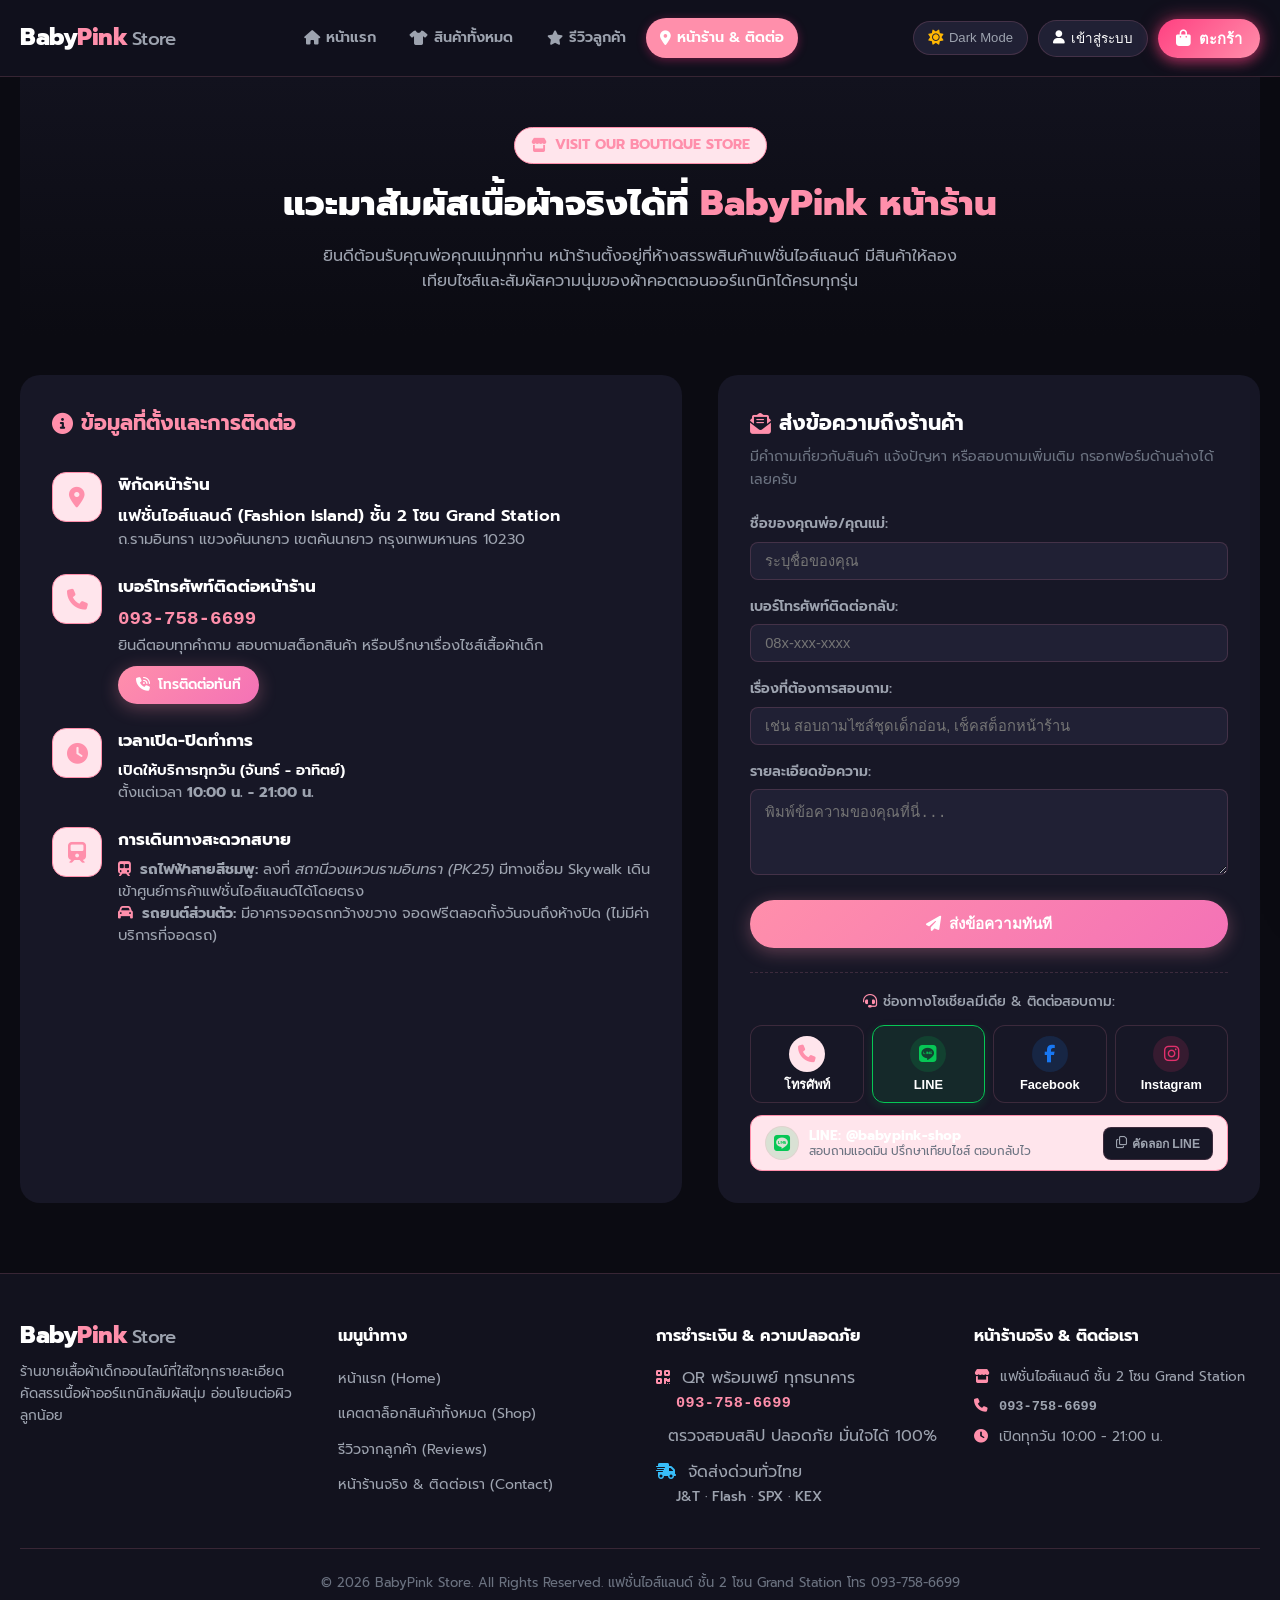
==== commit 3eea8e97: "Refactor social channels to 4-column equal grid and fix layout jitter with smooth fixed-height previ" ====
--- a/contact.html
+++ b/contact.html
@@ -201,61 +201,45 @@
             <i class="fa-solid fa-headset" style="color: var(--pink-primary);"></i> ช่องทางโซเชียลมีเดีย & ติดต่อสอบถาม:
           </p>
           
-          <div class="social-pills-row">
-            <!-- Phone -->
-            <button type="button" class="social-pill-btn pill-phone" onmouseenter="hoverSocial('phone')" onclick="copyActiveSocial(event, 'phone')">
-              <span class="pill-icon"><i class="fa-solid fa-phone"></i></span>
-              <span>093-758-6699</span>
-              <div class="social-popover">
-                <span class="popover-label">โทรศัพท์ติดต่อ</span>
-                <span class="popover-handle">093-758-6699</span>
-              </div>
+          <div class="social-grid-4">
+            <!-- 1. Phone -->
+            <button type="button" class="social-grid-btn pill-phone" id="btn-phone" onmouseenter="switchSocial('phone')" onclick="copySocialChannel('phone')">
+              <div class="grid-btn-icon"><i class="fa-solid fa-phone"></i></div>
+              <span class="grid-btn-name">โทรศัพท์</span>
             </button>
 
-            <!-- LINE -->
-            <button type="button" class="social-pill-btn pill-line" onmouseenter="hoverSocial('line')" onclick="copyActiveSocial(event, 'line')">
-              <span class="pill-icon"><i class="fa-brands fa-line"></i></span>
-              <span>LINE @babypink-shop</span>
-              <div class="social-popover">
-                <span class="popover-label">LINE Official</span>
-                <span class="popover-handle">@babypink-shop</span>
-              </div>
+            <!-- 2. LINE -->
+            <button type="button" class="social-grid-btn pill-line active" id="btn-line" onmouseenter="switchSocial('line')" onclick="copySocialChannel('line')">
+              <div class="grid-btn-icon"><i class="fa-brands fa-line"></i></div>
+              <span class="grid-btn-name">LINE</span>
             </button>
 
-            <!-- Facebook -->
-            <button type="button" class="social-pill-btn pill-fb" onmouseenter="hoverSocial('facebook')" onclick="copyActiveSocial(event, 'facebook')">
-              <span class="pill-icon"><i class="fa-brands fa-facebook-f"></i></span>
-              <span>BabyPink Store</span>
-              <div class="social-popover">
-                <span class="popover-label">Facebook Fanpage</span>
-                <span class="popover-handle">BabyPink Store เสื้อผ้าเด็ก</span>
-              </div>
+            <!-- 3. Facebook -->
+            <button type="button" class="social-grid-btn pill-fb" id="btn-facebook" onmouseenter="switchSocial('facebook')" onclick="copySocialChannel('facebook')">
+              <div class="grid-btn-icon"><i class="fa-brands fa-facebook-f"></i></div>
+              <span class="grid-btn-name">Facebook</span>
             </button>
 
-            <!-- Instagram -->
-            <button type="button" class="social-pill-btn pill-ig" onmouseenter="hoverSocial('instagram')" onclick="copyActiveSocial(event, 'instagram')">
-              <span class="pill-icon"><i class="fa-brands fa-instagram"></i></span>
-              <span>@babypink_thailand</span>
-              <div class="social-popover">
-                <span class="popover-label">Instagram Profile</span>
-                <span class="popover-handle">@babypink_thailand</span>
-              </div>
+            <!-- 4. Instagram -->
+            <button type="button" class="social-grid-btn pill-ig" id="btn-instagram" onmouseenter="switchSocial('instagram')" onclick="copySocialChannel('instagram')">
+              <div class="grid-btn-icon"><i class="fa-brands fa-instagram"></i></div>
+              <span class="grid-btn-name">Instagram</span>
             </button>
           </div>
 
-          <!-- Live Hover Layout Preview Card -->
+          <!-- Live Stable Preview Card (Zero Jitter & Fixed Height) -->
           <div class="social-preview-layout active-preview" id="socialPreviewBox">
             <div class="preview-left">
               <div class="preview-icon-box" id="previewIcon" style="color: #06c755; background: rgba(6, 199, 85, 0.15);">
                 <i class="fa-brands fa-line"></i>
               </div>
               <div class="preview-info">
-                <div class="preview-title" id="previewTitle">LINE Official: @babypink-shop</div>
-                <div class="preview-desc" id="previewDesc">แชตสอบถามแอดมิน ปรึกษาเทียบไซส์เสื้อผ้าเด็ก ตอบกลับรวดเร็ว</div>
+                <div class="preview-title" id="previewTitle">LINE: @babypink-shop</div>
+                <div class="preview-desc" id="previewDesc">สอบถามแอดมิน ปรึกษาเทียบไซส์ ตอบกลับไว</div>
               </div>
             </div>
-            <button type="button" class="preview-action-btn" id="previewCopyBtn" onclick="copyActiveSocial(event)">
-              <i class="fa-regular fa-copy"></i> คัดลอก LINE ID
+            <button type="button" class="preview-action-btn" id="previewCopyBtn" onclick="copyCurrentSocial()">
+              <i class="fa-regular fa-copy"></i> คัดลอก LINE
             </button>
           </div>
         </div>
@@ -492,30 +476,30 @@
     }
 
     // =========================================================================
-    // Social Media Channels Hover Layout & Interaction
+    // Social Media Channels 4-Grid Interaction (Smooth & Stable)
     // =========================================================================
     const socialData = {
       phone: {
-        title: 'โทรศัพท์ติดต่อ: 093-758-6699',
-        desc: 'ติดต่อสอบถามสต็อกสินค้าหน้าร้าน แฟชั่นไอส์แลนด์ ชั้น 2 (10:00 - 20:00 น.)',
+        title: 'โทรศัพท์: 093-758-6699',
+        desc: 'ติดต่อสอบถามสต็อกหน้าร้าน (10:00 - 20:00 น.)',
         icon: 'fa-solid fa-phone',
         iconColor: 'var(--pink-primary)',
         bgColor: 'var(--pink-light)',
         copyVal: '093-758-6699',
-        btnText: 'คัดลอกเบอร์โทร'
+        btnText: 'คัดลอกเบอร์'
       },
       line: {
-        title: 'LINE Official: @babypink-shop',
-        desc: 'แชตสอบถามแอดมิน ปรึกษาเทียบไซส์เสื้อผ้าเด็ก ตอบกลับรวดเร็ว',
+        title: 'LINE: @babypink-shop',
+        desc: 'สอบถามแอดมิน ปรึกษาเทียบไซส์ ตอบกลับไว',
         icon: 'fa-brands fa-line',
         iconColor: '#06c755',
         bgColor: 'rgba(6, 199, 85, 0.15)',
         copyVal: '@babypink-shop',
-        btnText: 'คัดลอก LINE ID'
+        btnText: 'คัดลอก LINE'
       },
       facebook: {
-        title: 'Facebook: BabyPink Store เสื้อผ้าเด็กพรีเมียม',
-        desc: 'ติดตามโปรโมชั่น ข่าวสารอัปเดต และภาพรีวิวจริงจากคุณพ่อคุณแม่',
+        title: 'Facebook: BabyPink Store',
+        desc: 'อัปเดตโปรโมชั่นและรีวิวสินค้าใหม่ทุกวัน',
         icon: 'fa-brands fa-facebook-f',
         iconColor: '#1877f2',
         bgColor: 'rgba(24, 119, 242, 0.15)',
@@ -523,30 +507,40 @@
         btnText: 'คัดลอกชื่อเพจ'
       },
       instagram: {
-        title: 'Instagram: @babypink_thailand',
-        desc: 'ชม Lookbook ถ่ายแบบชุดเด็ก แฟชั่นมินิมอล คอลเลกชันใหม่ล่าสุด',
+        title: 'IG: @babypink_thailand',
+        desc: 'Lookbook เสื้อผ้าเด็กมินิมอลเกาหลี',
         icon: 'fa-brands fa-instagram',
         iconColor: '#e1306c',
         bgColor: 'rgba(225, 48, 108, 0.15)',
         copyVal: '@babypink_thailand',
-        btnText: 'คัดลอก IG Handle'
+        btnText: 'คัดลอก IG'
       }
     };
 
     let activeSocialKey = 'line';
 
-    function hoverSocial(key) {
+    function switchSocial(key) {
       if (!socialData[key]) return;
       activeSocialKey = key;
       const data = socialData[key];
-      const box = document.getElementById('socialPreviewBox');
+
+      ['phone', 'line', 'facebook', 'instagram'].forEach(k => {
+        const btn = document.getElementById('btn-' + k);
+        if (btn) {
+          if (k === key) {
+            btn.classList.add('active');
+          } else {
+            btn.classList.remove('active');
+          }
+        }
+      });
+
       const icon = document.getElementById('previewIcon');
       const title = document.getElementById('previewTitle');
       const desc = document.getElementById('previewDesc');
       const btn = document.getElementById('previewCopyBtn');
 
-      if (box && icon && title && desc && btn) {
-        box.classList.add('active-preview');
+      if (icon && title && desc && btn) {
         icon.innerHTML = `<i class="${data.icon}"></i>`;
         icon.style.color = data.iconColor;
         icon.style.background = data.bgColor;
@@ -556,19 +550,15 @@
       }
     }
 
-    function copyActiveSocial(e, directKey) {
-      if (e) {
-        e.preventDefault();
-        e.stopPropagation();
-      }
-      const keyToCopy = directKey || activeSocialKey;
-      const data = socialData[keyToCopy];
+    function copySocialChannel(key) {
+      switchSocial(key);
+      const data = socialData[key];
       if (!data) return;
 
       if (navigator.clipboard && navigator.clipboard.writeText) {
         navigator.clipboard.writeText(data.copyVal).then(() => {
           const btn = document.getElementById('previewCopyBtn');
-          if (btn) btn.innerHTML = '<i class="fa-solid fa-check"></i> คัดลอกสำเร็จ!';
+          if (btn) btn.innerHTML = '<i class="fa-solid fa-check"></i> คัดลอกแล้ว';
           if (typeof showToast === 'function') {
             showToast(`คัดลอก "${data.copyVal}" สำเร็จแล้ว`);
           }
@@ -588,6 +578,10 @@
         }
       }
     }
+
+    function copyCurrentSocial() {
+      copySocialChannel(activeSocialKey);
+    }
   </script>
 </body>
 </html>
--- a/style.css
+++ b/style.css
@@ -1930,19 +1930,19 @@
 }
 
 /* ==========================================================================
-   Social Media Channels Hover Layout (Contact Page)
+   Social Media Channels - 4 Equal Columns & Smooth Stable Preview
    ========================================================================== */
 .social-channels-container {
   margin-top: 24px;
-  padding-top: 20px;
+  padding-top: 18px;
   border-top: 1px dashed var(--border-subtle);
   text-align: center;
 }
 
 .social-channels-header {
-  font-size: 0.88rem;
+  font-size: 0.86rem;
   color: var(--text-secondary);
-  margin-bottom: 14px;
+  margin-bottom: 12px;
   font-weight: 500;
   display: flex;
   align-items: center;
@@ -1950,158 +1950,119 @@
   gap: 6px;
 }
 
-.social-pills-row {
-  display: flex;
+/* 4 ช่องเรียงเสมอกัน 1 แถวเสมอ ไม่หักบรรทัด */
+.social-grid-4 {
+  display: grid;
+  grid-template-columns: repeat(4, 1fr);
+  gap: 8px;
+  margin-bottom: 12px;
+}
+
+.social-grid-btn {
+  display: flex;
+  flex-direction: column;
+  align-items: center;
   justify-content: center;
-  align-items: center;
-  gap: 10px;
-  flex-wrap: wrap;
-}
-
-.social-pill-btn {
-  position: relative;
-  display: inline-flex;
-  align-items: center;
-  gap: 8px;
-  padding: 8px 14px;
-  border-radius: 30px;
+  gap: 6px;
+  padding: 10px 4px;
+  border-radius: 12px;
   background: var(--bg-card);
-  border: 1px solid var(--border-subtle);
+  border: 1.5px solid var(--border-subtle);
   color: var(--text-primary);
-  font-size: 0.86rem;
-  font-weight: 600;
   cursor: pointer;
-  transition: all 0.22s cubic-bezier(0.16, 1, 0.3, 1);
-  text-decoration: none;
+  transition: background 0.2s ease, border-color 0.2s ease, box-shadow 0.2s ease;
   user-select: none;
-}
-
-.social-pill-btn:hover {
-  transform: translateY(-2px);
-  box-shadow: 0 6px 18px rgba(0, 0, 0, 0.12);
-}
-
-.social-pill-btn .pill-icon {
-  width: 28px;
-  height: 28px;
+  width: 100%;
+  outline: none;
+  box-sizing: border-box;
+}
+
+.social-grid-btn .grid-btn-icon {
+  width: 36px;
+  height: 36px;
   border-radius: 50%;
   display: flex;
   align-items: center;
   justify-content: center;
-  font-size: 0.95rem;
+  font-size: 1.1rem;
   transition: transform 0.2s ease;
   flex-shrink: 0;
 }
 
-.social-pill-btn:hover .pill-icon {
-  transform: scale(1.15);
+.social-grid-btn:hover .grid-btn-icon {
+  transform: scale(1.08);
+}
+
+.social-grid-btn .grid-btn-name {
+  font-size: 0.8rem;
+  font-weight: 600;
+  color: var(--text-primary);
+  line-height: 1.1;
+  white-space: nowrap;
 }
 
 /* Specific Platform Styles */
-.social-pill-btn.pill-phone .pill-icon {
+.social-grid-btn.pill-phone .grid-btn-icon {
   background: var(--pink-light);
   color: var(--pink-primary);
 }
-.social-pill-btn.pill-phone:hover {
+.social-grid-btn.pill-phone:hover,
+.social-grid-btn.pill-phone.active {
   border-color: var(--pink-primary);
   background: var(--pink-light);
-}
-
-.social-pill-btn.pill-line .pill-icon {
+  box-shadow: 0 3px 10px rgba(255, 42, 133, 0.15);
+}
+
+.social-grid-btn.pill-line .grid-btn-icon {
   background: rgba(6, 199, 85, 0.15);
   color: #06c755;
 }
-.social-pill-btn.pill-line:hover {
+.social-grid-btn.pill-line:hover,
+.social-grid-btn.pill-line.active {
   border-color: #06c755;
   background: rgba(6, 199, 85, 0.1);
-}
-
-.social-pill-btn.pill-fb .pill-icon {
+  box-shadow: 0 3px 10px rgba(6, 199, 85, 0.15);
+}
+
+.social-grid-btn.pill-fb .grid-btn-icon {
   background: rgba(24, 119, 242, 0.15);
   color: #1877f2;
 }
-.social-pill-btn.pill-fb:hover {
+.social-grid-btn.pill-fb:hover,
+.social-grid-btn.pill-fb.active {
   border-color: #1877f2;
   background: rgba(24, 119, 242, 0.1);
-}
-
-.social-pill-btn.pill-ig .pill-icon {
+  box-shadow: 0 3px 10px rgba(24, 119, 242, 0.15);
+}
+
+.social-grid-btn.pill-ig .grid-btn-icon {
   background: rgba(225, 48, 108, 0.15);
   color: #e1306c;
 }
-.social-pill-btn.pill-ig:hover {
+.social-grid-btn.pill-ig:hover,
+.social-grid-btn.pill-ig.active {
   border-color: #e1306c;
   background: rgba(225, 48, 108, 0.1);
-}
-
-/* Floating Hover Tooltip Popover */
-.social-pill-btn .social-popover {
-  position: absolute;
-  bottom: calc(100% + 10px);
-  left: 50%;
-  transform: translateX(-50%) translateY(6px);
-  background: var(--bg-card);
-  color: var(--text-primary);
-  padding: 6px 12px;
-  border-radius: 8px;
-  font-size: 0.8rem;
-  white-space: nowrap;
-  opacity: 0;
-  visibility: hidden;
-  pointer-events: none;
-  transition: all 0.2s cubic-bezier(0.16, 1, 0.3, 1);
-  box-shadow: 0 8px 24px rgba(0, 0, 0, 0.2);
-  border: 1px solid var(--border-subtle);
-  z-index: 50;
-  display: flex;
-  flex-direction: column;
-  align-items: center;
-  gap: 2px;
-}
-
-.social-pill-btn .social-popover::after {
-  content: '';
-  position: absolute;
-  top: 100%;
-  left: 50%;
-  transform: translateX(-50%);
-  border-width: 5px;
-  border-style: solid;
-  border-color: var(--border-subtle) transparent transparent transparent;
-}
-
-.social-pill-btn:hover .social-popover {
-  opacity: 1;
-  visibility: visible;
-  transform: translateX(-50%) translateY(0);
-}
-
-.social-popover .popover-label {
-  font-size: 0.72rem;
-  color: var(--text-muted);
-  font-weight: 500;
-}
-
-.social-popover .popover-handle {
-  font-size: 0.82rem;
-  font-weight: 700;
-  color: var(--pink-primary);
-}
-
-/* Interactive Hover Preview Layout Card below buttons */
+  box-shadow: 0 3px 10px rgba(225, 48, 108, 0.15);
+}
+
+/* Stable, Smooth Preview Layout Card (Fixed Height - Zero Layout Shifts) */
 .social-preview-layout {
-  margin-top: 14px;
-  padding: 10px 16px;
+  height: 56px;
+  min-height: 56px;
+  max-height: 56px;
+  padding: 8px 14px;
   border-radius: 12px;
   background: var(--bg-input);
   border: 1px solid var(--border-subtle);
   display: flex;
   align-items: center;
   justify-content: space-between;
-  gap: 12px;
+  gap: 10px;
   text-align: left;
-  transition: all 0.25s ease;
-  min-height: 52px;
+  transition: background 0.25s ease, border-color 0.25s ease;
+  overflow: hidden;
+  box-sizing: border-box;
 }
 
 .social-preview-layout.active-preview {
@@ -2115,31 +2076,33 @@
   gap: 10px;
   flex: 1;
   min-width: 0;
+  overflow: hidden;
 }
 
 .social-preview-layout .preview-icon-box {
-  width: 32px;
-  height: 32px;
+  width: 34px;
+  height: 34px;
   border-radius: 50%;
   display: flex;
   align-items: center;
   justify-content: center;
-  font-size: 0.95rem;
+  font-size: 1rem;
   background: var(--bg-card);
-  color: var(--text-secondary);
   border: 1px solid var(--border-subtle);
   flex-shrink: 0;
-  transition: all 0.2s ease;
+  transition: color 0.2s ease, background 0.2s ease;
 }
 
 .social-preview-layout .preview-info {
   display: flex;
   flex-direction: column;
   min-width: 0;
+  flex: 1;
+  overflow: hidden;
 }
 
 .social-preview-layout .preview-title {
-  font-size: 0.86rem;
+  font-size: 0.85rem;
   font-weight: 700;
   color: var(--text-primary);
   line-height: 1.25;
@@ -2149,7 +2112,7 @@
 }
 
 .social-preview-layout .preview-desc {
-  font-size: 0.76rem;
+  font-size: 0.74rem;
   color: var(--text-muted);
   line-height: 1.3;
   white-space: nowrap;
@@ -2159,23 +2122,19 @@
 
 .social-preview-layout .preview-action-btn {
   font-size: 0.76rem;
-  padding: 5px 12px;
-  border-radius: 6px;
+  padding: 6px 12px;
+  border-radius: 8px;
   background: var(--bg-card);
   border: 1px solid var(--border-subtle);
   color: var(--text-secondary);
   cursor: pointer;
   white-space: nowrap;
   transition: all 0.2s ease;
-  display: none;
   font-weight: 600;
   flex-shrink: 0;
-}
-
-.social-preview-layout.active-preview .preview-action-btn {
   display: inline-flex;
   align-items: center;
-  gap: 4px;
+  gap: 5px;
 }
 
 .social-preview-layout .preview-action-btn:hover {
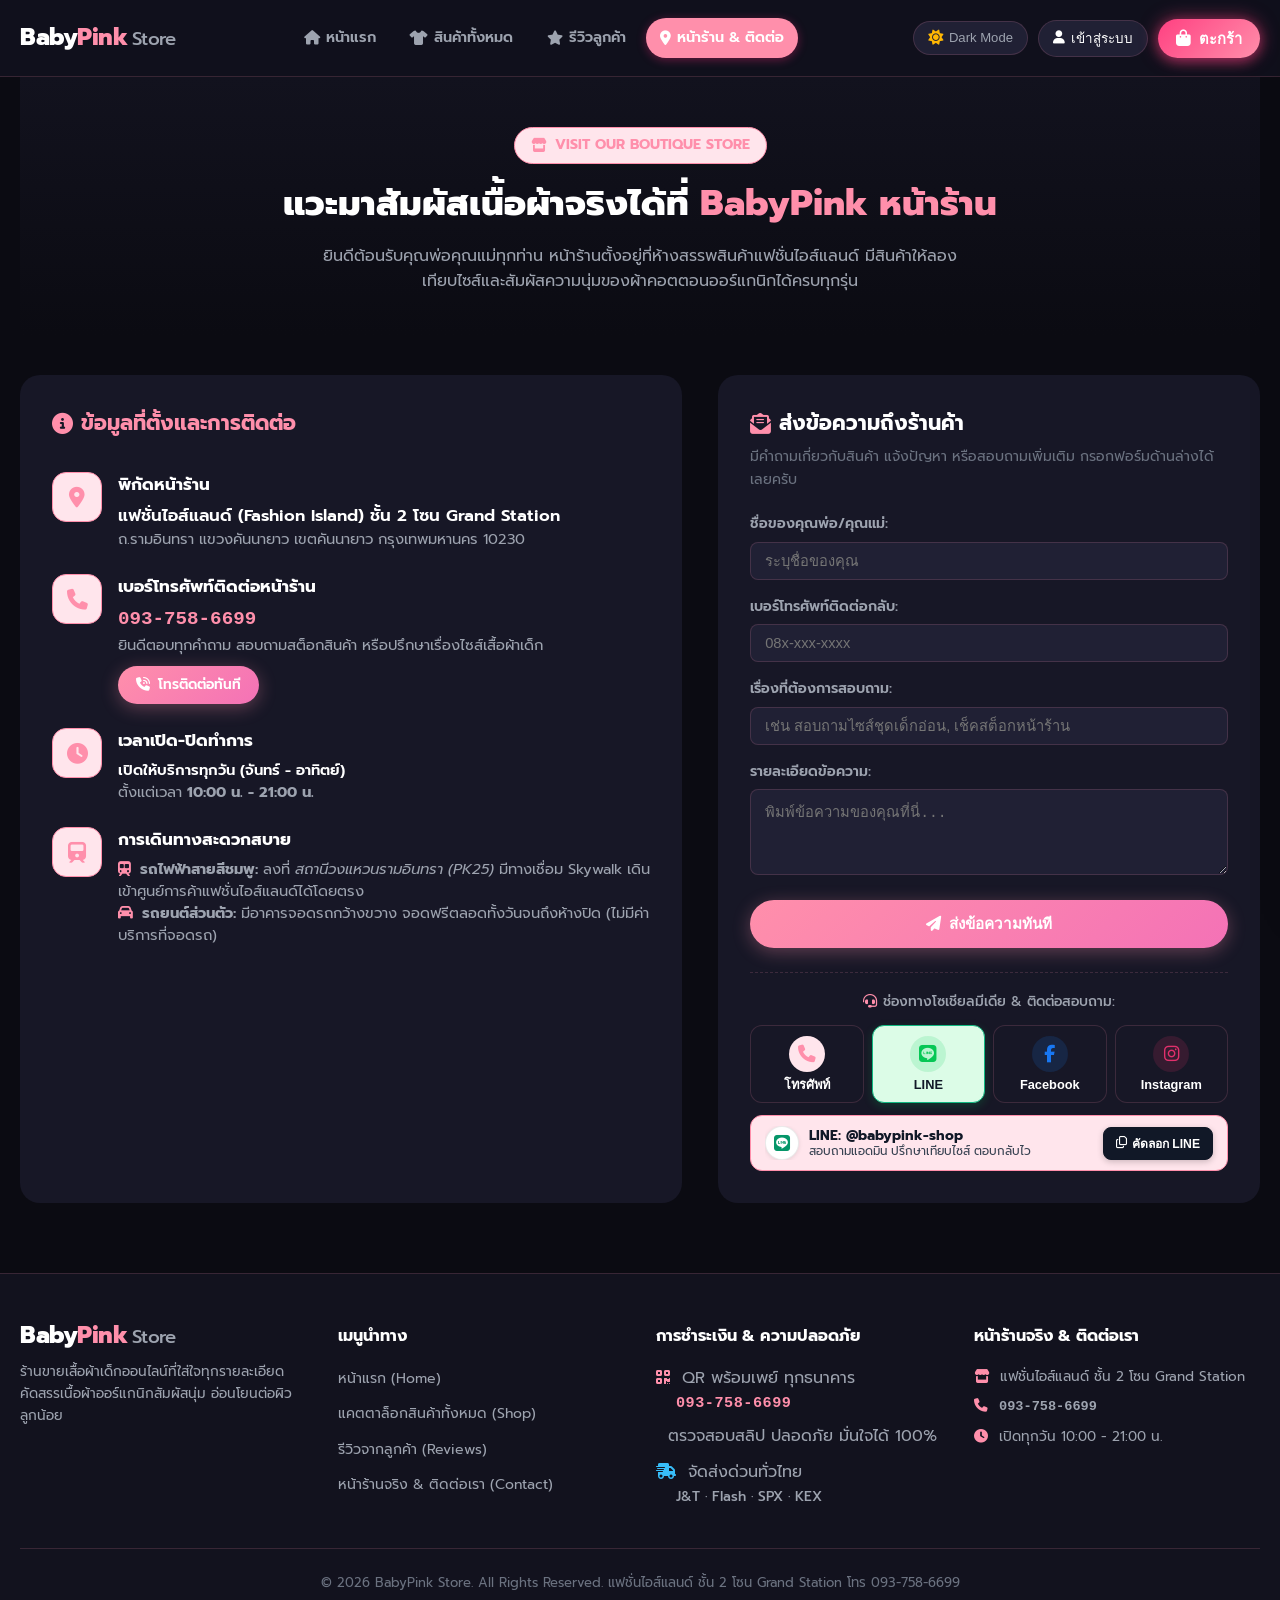
==== commit f8a7d28f: "Fix dark mode text contrast in social media grid and preview card to high-contrast black" ====
--- a/contact.html
+++ b/contact.html
@@ -230,7 +230,7 @@
           <!-- Live Stable Preview Card (Zero Jitter & Fixed Height) -->
           <div class="social-preview-layout active-preview" id="socialPreviewBox">
             <div class="preview-left">
-              <div class="preview-icon-box" id="previewIcon" style="color: #06c755; background: rgba(6, 199, 85, 0.15);">
+              <div class="preview-icon-box" id="previewIcon" style="color: #059669; background: #ffffff;">
                 <i class="fa-brands fa-line"></i>
               </div>
               <div class="preview-info">
@@ -483,8 +483,8 @@
         title: 'โทรศัพท์: 093-758-6699',
         desc: 'ติดต่อสอบถามสต็อกหน้าร้าน (10:00 - 20:00 น.)',
         icon: 'fa-solid fa-phone',
-        iconColor: 'var(--pink-primary)',
-        bgColor: 'var(--pink-light)',
+        iconColor: '#e11d48',
+        bgColor: '#ffffff',
         copyVal: '093-758-6699',
         btnText: 'คัดลอกเบอร์'
       },
@@ -492,8 +492,8 @@
         title: 'LINE: @babypink-shop',
         desc: 'สอบถามแอดมิน ปรึกษาเทียบไซส์ ตอบกลับไว',
         icon: 'fa-brands fa-line',
-        iconColor: '#06c755',
-        bgColor: 'rgba(6, 199, 85, 0.15)',
+        iconColor: '#059669',
+        bgColor: '#ffffff',
         copyVal: '@babypink-shop',
         btnText: 'คัดลอก LINE'
       },
@@ -501,8 +501,8 @@
         title: 'Facebook: BabyPink Store',
         desc: 'อัปเดตโปรโมชั่นและรีวิวสินค้าใหม่ทุกวัน',
         icon: 'fa-brands fa-facebook-f',
-        iconColor: '#1877f2',
-        bgColor: 'rgba(24, 119, 242, 0.15)',
+        iconColor: '#1d4ed8',
+        bgColor: '#ffffff',
         copyVal: 'BabyPink Store เสื้อผ้าเด็กพรีเมียม',
         btnText: 'คัดลอกชื่อเพจ'
       },
@@ -510,8 +510,8 @@
         title: 'IG: @babypink_thailand',
         desc: 'Lookbook เสื้อผ้าเด็กมินิมอลเกาหลี',
         icon: 'fa-brands fa-instagram',
-        iconColor: '#e1306c',
-        bgColor: 'rgba(225, 48, 108, 0.15)',
+        iconColor: '#db2777',
+        bgColor: '#ffffff',
         copyVal: '@babypink_thailand',
         btnText: 'คัดลอก IG'
       }
--- a/style.css
+++ b/style.css
@@ -2010,7 +2010,11 @@
 .social-grid-btn.pill-phone.active {
   border-color: var(--pink-primary);
   background: var(--pink-light);
-  box-shadow: 0 3px 10px rgba(255, 42, 133, 0.15);
+  box-shadow: 0 3px 10px rgba(255, 42, 133, 0.2);
+}
+.social-grid-btn.pill-phone:hover .grid-btn-name,
+.social-grid-btn.pill-phone.active .grid-btn-name {
+  color: #111827 !important;
 }
 
 .social-grid-btn.pill-line .grid-btn-icon {
@@ -2019,9 +2023,13 @@
 }
 .social-grid-btn.pill-line:hover,
 .social-grid-btn.pill-line.active {
-  border-color: #06c755;
-  background: rgba(6, 199, 85, 0.1);
-  box-shadow: 0 3px 10px rgba(6, 199, 85, 0.15);
+  border-color: #10b981;
+  background: #dcfce7;
+  box-shadow: 0 3px 10px rgba(6, 199, 85, 0.2);
+}
+.social-grid-btn.pill-line:hover .grid-btn-name,
+.social-grid-btn.pill-line.active .grid-btn-name {
+  color: #111827 !important;
 }
 
 .social-grid-btn.pill-fb .grid-btn-icon {
@@ -2030,9 +2038,13 @@
 }
 .social-grid-btn.pill-fb:hover,
 .social-grid-btn.pill-fb.active {
-  border-color: #1877f2;
-  background: rgba(24, 119, 242, 0.1);
-  box-shadow: 0 3px 10px rgba(24, 119, 242, 0.15);
+  border-color: #3b82f6;
+  background: #dbeafe;
+  box-shadow: 0 3px 10px rgba(24, 119, 242, 0.2);
+}
+.social-grid-btn.pill-fb:hover .grid-btn-name,
+.social-grid-btn.pill-fb.active .grid-btn-name {
+  color: #111827 !important;
 }
 
 .social-grid-btn.pill-ig .grid-btn-icon {
@@ -2041,9 +2053,13 @@
 }
 .social-grid-btn.pill-ig:hover,
 .social-grid-btn.pill-ig.active {
-  border-color: #e1306c;
-  background: rgba(225, 48, 108, 0.1);
-  box-shadow: 0 3px 10px rgba(225, 48, 108, 0.15);
+  border-color: #ec4899;
+  background: #fce7f3;
+  box-shadow: 0 3px 10px rgba(225, 48, 108, 0.2);
+}
+.social-grid-btn.pill-ig:hover .grid-btn-name,
+.social-grid-btn.pill-ig.active .grid-btn-name {
+  color: #111827 !important;
 }
 
 /* Stable, Smooth Preview Layout Card (Fixed Height - Zero Layout Shifts) */
@@ -2053,8 +2069,8 @@
   max-height: 56px;
   padding: 8px 14px;
   border-radius: 12px;
-  background: var(--bg-input);
-  border: 1px solid var(--border-subtle);
+  background: var(--pink-light);
+  border: 1.5px solid var(--pink-border);
   display: flex;
   align-items: center;
   justify-content: space-between;
@@ -2087,8 +2103,9 @@
   align-items: center;
   justify-content: center;
   font-size: 1rem;
-  background: var(--bg-card);
-  border: 1px solid var(--border-subtle);
+  background: #ffffff !important;
+  border: 1px solid rgba(0, 0, 0, 0.08);
+  box-shadow: 0 1px 4px rgba(0, 0, 0, 0.1);
   flex-shrink: 0;
   transition: color 0.2s ease, background 0.2s ease;
 }
@@ -2102,9 +2119,9 @@
 }
 
 .social-preview-layout .preview-title {
-  font-size: 0.85rem;
+  font-size: 0.86rem;
   font-weight: 700;
-  color: var(--text-primary);
+  color: #111827 !important;
   line-height: 1.25;
   white-space: nowrap;
   overflow: hidden;
@@ -2113,7 +2130,7 @@
 
 .social-preview-layout .preview-desc {
   font-size: 0.74rem;
-  color: var(--text-muted);
+  color: #374151 !important;
   line-height: 1.3;
   white-space: nowrap;
   overflow: hidden;
@@ -2124,9 +2141,9 @@
   font-size: 0.76rem;
   padding: 6px 12px;
   border-radius: 8px;
-  background: var(--bg-card);
-  border: 1px solid var(--border-subtle);
-  color: var(--text-secondary);
+  background: #111827 !important;
+  border: 1px solid #111827 !important;
+  color: #ffffff !important;
   cursor: pointer;
   white-space: nowrap;
   transition: all 0.2s ease;
@@ -2135,12 +2152,13 @@
   display: inline-flex;
   align-items: center;
   gap: 5px;
+  box-shadow: 0 2px 6px rgba(0, 0, 0, 0.2);
 }
 
 .social-preview-layout .preview-action-btn:hover {
-  border-color: var(--pink-primary);
-  color: var(--pink-primary);
-  background: var(--bg-card);
+  background: #000000 !important;
+  color: #ff8fab !important;
+  border-color: #ff8fab !important;
 }
 
 /* ==========================================================================
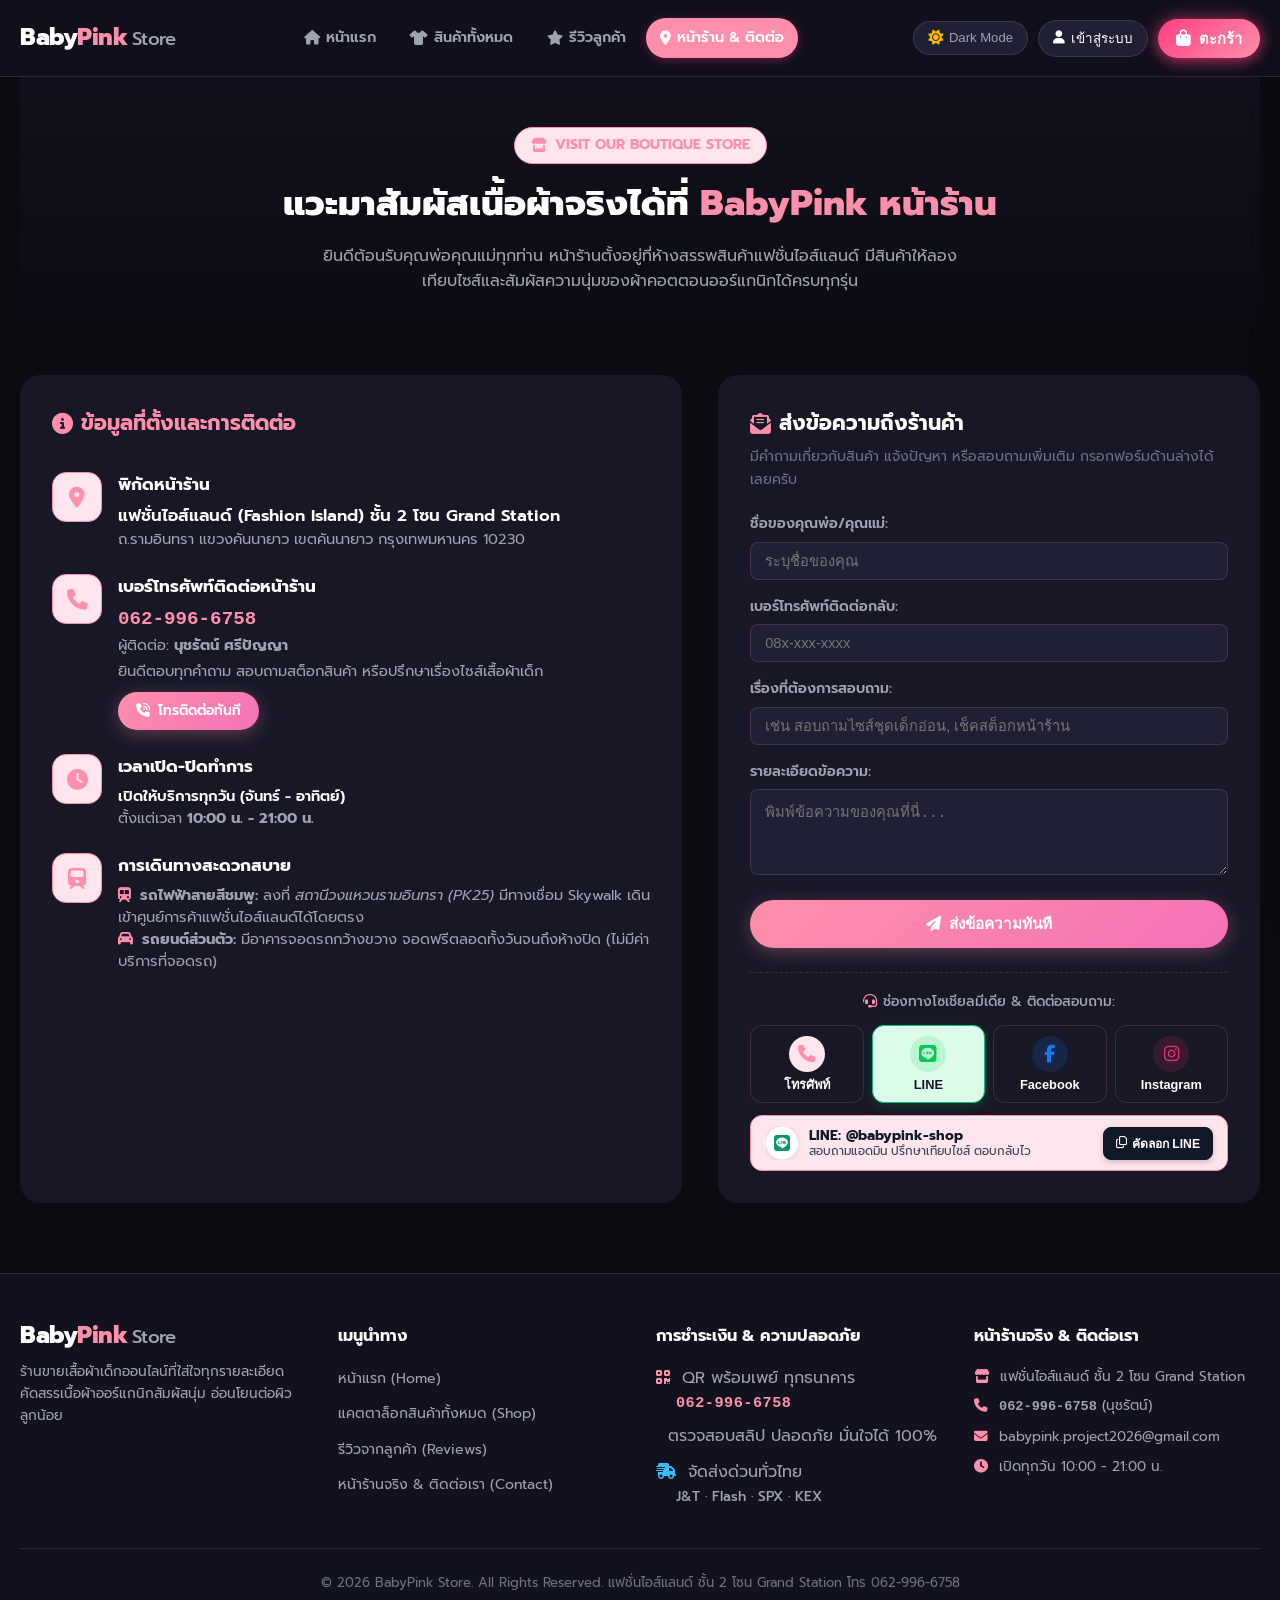
==== commit d2e898e6: "Update store contact & PromptPay receiver to 062-996-6758 (Nucharat Sripanya)" ====
--- a/contact.html
+++ b/contact.html
@@ -4,7 +4,7 @@
   <meta charset="UTF-8" />
   <meta name="viewport" content="width=device-width, initial-scale=1.0" />
   <title>หน้าร้านจริง & ติดต่อเรา | แฟชั่นไอส์แลนด์ ชั้น 2 โซน Grand Station - BabyPink</title>
-  <meta name="description" content="แวะชมและสัมผัสเนื้อผ้าจริงได้ที่หน้าร้าน BabyPink แฟชั่นไอส์แลนด์ ชั้น 2 โซน Grand Station โทร 093-758-6699" />
+  <meta name="description" content="แวะชมและสัมผัสเนื้อผ้าจริงได้ที่หน้าร้าน BabyPink แฟชั่นไอส์แลนด์ ชั้น 2 โซน Grand Station โทร 062-996-6758" />
 
   <!-- Google Fonts: Prompt & Inter -->
   <link rel="preconnect" href="https://fonts.googleapis.com" />
@@ -122,10 +122,11 @@
           <div class="info-content">
             <h4>เบอร์โทรศัพท์ติดต่อหน้าร้าน</h4>
             <p style="font-size: 1.2rem; font-weight: 700; color: var(--pink-primary); font-family: monospace;">
-              093-758-6699
+              062-996-6758
             </p>
+            <p style="font-size: 0.92rem; color: var(--text-secondary); margin-bottom: 4px;">ผู้ติดต่อ: <strong>นุชรัตน์ ศรีปัญญา</strong></p>
             <p>ยินดีตอบทุกคำถาม สอบถามสต็อกสินค้า หรือปรึกษาเรื่องไซส์เสื้อผ้าเด็ก</p>
-            <a href="tel:0937586699" class="btn-primary" style="margin-top: 10px; width: fit-content; padding: 8px 18px; font-size: 0.85rem;">
+            <a href="tel:0629966758" class="btn-primary" style="margin-top: 10px; width: fit-content; padding: 8px 18px; font-size: 0.85rem;">
               <i class="fa-solid fa-phone-volume"></i> โทรติดต่อทันที
             </a>
           </div>
@@ -316,7 +317,24 @@
       <button class="modal-close-btn" onclick="closeModal('userProfileModal')">&times;</button>
       <img id="profileUserAvatar" src="" alt="Avatar" style="width: 72px; height: 72px; border-radius: 50%; border: 3px solid var(--pink-primary); margin: 0 auto 12px; object-fit: cover;" />
       <h3 id="profileUserName" style="font-size: 1.25rem; font-weight: 700; margin-bottom: 4px;">User Name</h3>
-      <p id="profileUserEmail" style="font-size: 0.85rem; color: var(--text-muted); margin-bottom: 20px;">user@example.com</p>
+      <p id="profileUserEmail" style="font-size: 0.85rem; color: var(--text-muted); margin-bottom: 16px;">user@example.com</p>
+
+      <!-- เมนูจัดการสำหรับเจ้าของร้าน/แอดมิน (ซ่อนเป็นความลับ รู้เฉพาะคนทำ) -->
+      <div id="adminMenuSection" style="display: none; margin-bottom: 16px; padding: 12px; background: rgba(255, 42, 133, 0.08); border-radius: var(--radius-sm); font-size: 0.82rem; text-align: left; border: 1px dashed var(--pink-primary);">
+        <div style="font-weight: 600; margin-bottom: 8px; color: var(--pink-primary); display: flex; align-items: center; justify-content: space-between;">
+          <span><i class="fa-solid fa-user-shield"></i> เมนูลับเฉพาะทีมงาน (Admin)</span>
+          <span style="font-size: 0.7rem; opacity: 0.7;">🔒 Secret</span>
+        </div>
+        <div style="display: flex; flex-direction: column; gap: 8px;">
+          <a href="https://docs.google.com/spreadsheets/d/1lzP0kcoIMh6zGosyNHgMZ3AqXMtLLrkmKQPPvy6hVyY/edit?gid=897367309#gid=897367309" target="_blank" style="color: #10b981; text-decoration: none; display: flex; align-items: center; gap: 6px; font-weight: 600;">
+            <i class="fa-solid fa-table"></i> เปิดดูตาราง Google Sheets หลังบ้าน
+          </a>
+          <a href="javascript:void(0)" onclick="setGoogleSheetsWebhook()" style="color: var(--pink-primary); text-decoration: none; display: flex; align-items: center; gap: 6px;">
+            <i class="fa-solid fa-link"></i> ตั้งค่า Google Sheets Webhook URL
+          </a>
+        </div>
+      </div>
+
       <button class="btn-secondary" style="width: 100%; justify-content: center; color: #ef4444;" onclick="handleLogout()">
         <i class="fa-solid fa-arrow-right-from-bracket"></i> ออกจากระบบ
       </button>
@@ -359,7 +377,7 @@
                 <i class="fa-solid fa-qrcode" style="color: var(--pink-primary); margin-right: 6px;"></i> QR พร้อมเพย์ ทุกธนาคาร
               </span>
               <span style="display: inline-block; margin-left: 20px; font-weight: 700; color: var(--pink-primary); font-family: monospace; font-size: 0.95rem; letter-spacing: 0.5px; white-space: nowrap;">
-                093-758-6699
+                062-996-6758
               </span>
             </li>
             <li>
@@ -384,7 +402,10 @@
             <i class="fa-solid fa-store" style="color: var(--pink-primary); margin-right: 6px;"></i> แฟชั่นไอส์แลนด์ ชั้น 2 โซน Grand Station
           </p>
           <p style="font-size: 0.85rem; color: var(--text-secondary); margin-bottom: 8px;">
-            <i class="fa-solid fa-phone" style="color: var(--pink-primary); margin-right: 6px;"></i> <span style="font-family: monospace; font-weight: 600; white-space: nowrap;">093-758-6699</span>
+            <i class="fa-solid fa-phone" style="color: var(--pink-primary); margin-right: 6px;"></i> <span style="font-family: monospace; font-weight: 600; white-space: nowrap;">062-996-6758</span> (นุชรัตน์)
+          </p>
+          <p style="font-size: 0.85rem; color: var(--text-secondary); margin-bottom: 8px;">
+            <i class="fa-solid fa-envelope" style="color: var(--pink-primary); margin-right: 6px;"></i> <a href="mailto:babypink.project2026@gmail.com" style="color: inherit; text-decoration: none;">babypink.project2026@gmail.com</a>
           </p>
           <p style="font-size: 0.85rem; color: var(--text-secondary); margin-bottom: 8px;">
             <i class="fa-solid fa-clock" style="color: var(--pink-primary); margin-right: 6px;"></i> เปิดทุกวัน 10:00 - 21:00 น.
@@ -393,7 +414,7 @@
       </div>
 
       <div class="footer-bottom">
-        <p>&copy; 2026 BabyPink Store. All Rights Reserved. แฟชั่นไอส์แลนด์ ชั้น 2 โซน Grand Station โทร <span style="white-space: nowrap;">093-758-6699</span></p>
+        <p>&copy; 2026 BabyPink Store. All Rights Reserved. แฟชั่นไอส์แลนด์ ชั้น 2 โซน Grand Station โทร <span style="white-space: nowrap;">062-996-6758</span></p>
       </div>
     </div>
   </footer>
@@ -426,13 +447,9 @@
         submitBtn.innerHTML = '<i class="fa-solid fa-spinner fa-spin"></i> กำลังส่งข้อความ...';
       }
 
-      const todayTh = new Date().toLocaleDateString("th-TH", {
-        day: "numeric",
-        month: "long",
-        year: "numeric",
-        hour: "2-digit",
-        minute: "2-digit"
-      });
+      const pad = n => String(n).padStart(2, "0");
+      const now = new Date();
+      const formattedDate = `${pad(now.getDate())}/${pad(now.getMonth() + 1)}/${now.getFullYear()} ${pad(now.getHours())}:${pad(now.getMinutes())}`;
 
       const contactData = {
         action: "contact",
@@ -440,8 +457,8 @@
         phone,
         topic,
         message: msg,
-        date: todayTh,
-        timestamp: new Date().toISOString()
+        date: formattedDate,
+        timestamp: now.toISOString()
       };
 
       // 1. บันทึกลง LocalStorage
@@ -454,11 +471,14 @@
       }
 
       // 2. ส่งข้อมูลเข้า Google Sheets Webhook
-      const sendPromise = (typeof GOOGLE_SHEETS_CONFIG !== "undefined" && GOOGLE_SHEETS_CONFIG.webhookUrl)
-        ? fetch(GOOGLE_SHEETS_CONFIG.webhookUrl, {
+      const webhookUrl = (typeof GOOGLE_SHEETS_CONFIG !== "undefined" && GOOGLE_SHEETS_CONFIG.webhookUrl)
+        || localStorage.getItem("babypink_sheets_webhook_url");
+
+      const sendPromise = webhookUrl
+        ? fetch(webhookUrl, {
             method: "POST",
             mode: "no-cors",
-            headers: { "Content-Type": "application/json" },
+            headers: { "Content-Type": "text/plain;charset=utf-8" },
             body: JSON.stringify(contactData)
           })
         : Promise.resolve();
@@ -480,12 +500,12 @@
     // =========================================================================
     const socialData = {
       phone: {
-        title: 'โทรศัพท์: 093-758-6699',
-        desc: 'ติดต่อสอบถามสต็อกหน้าร้าน (10:00 - 20:00 น.)',
+        title: 'โทรศัพท์: 062-996-6758',
+        desc: 'ติดต่อสอบถามสต็อกหน้าร้าน (คุณนุชรัตน์ ศรีปัญญา)',
         icon: 'fa-solid fa-phone',
         iconColor: '#e11d48',
         bgColor: '#ffffff',
-        copyVal: '093-758-6699',
+        copyVal: '062-996-6758',
         btnText: 'คัดลอกเบอร์'
       },
       line: {
